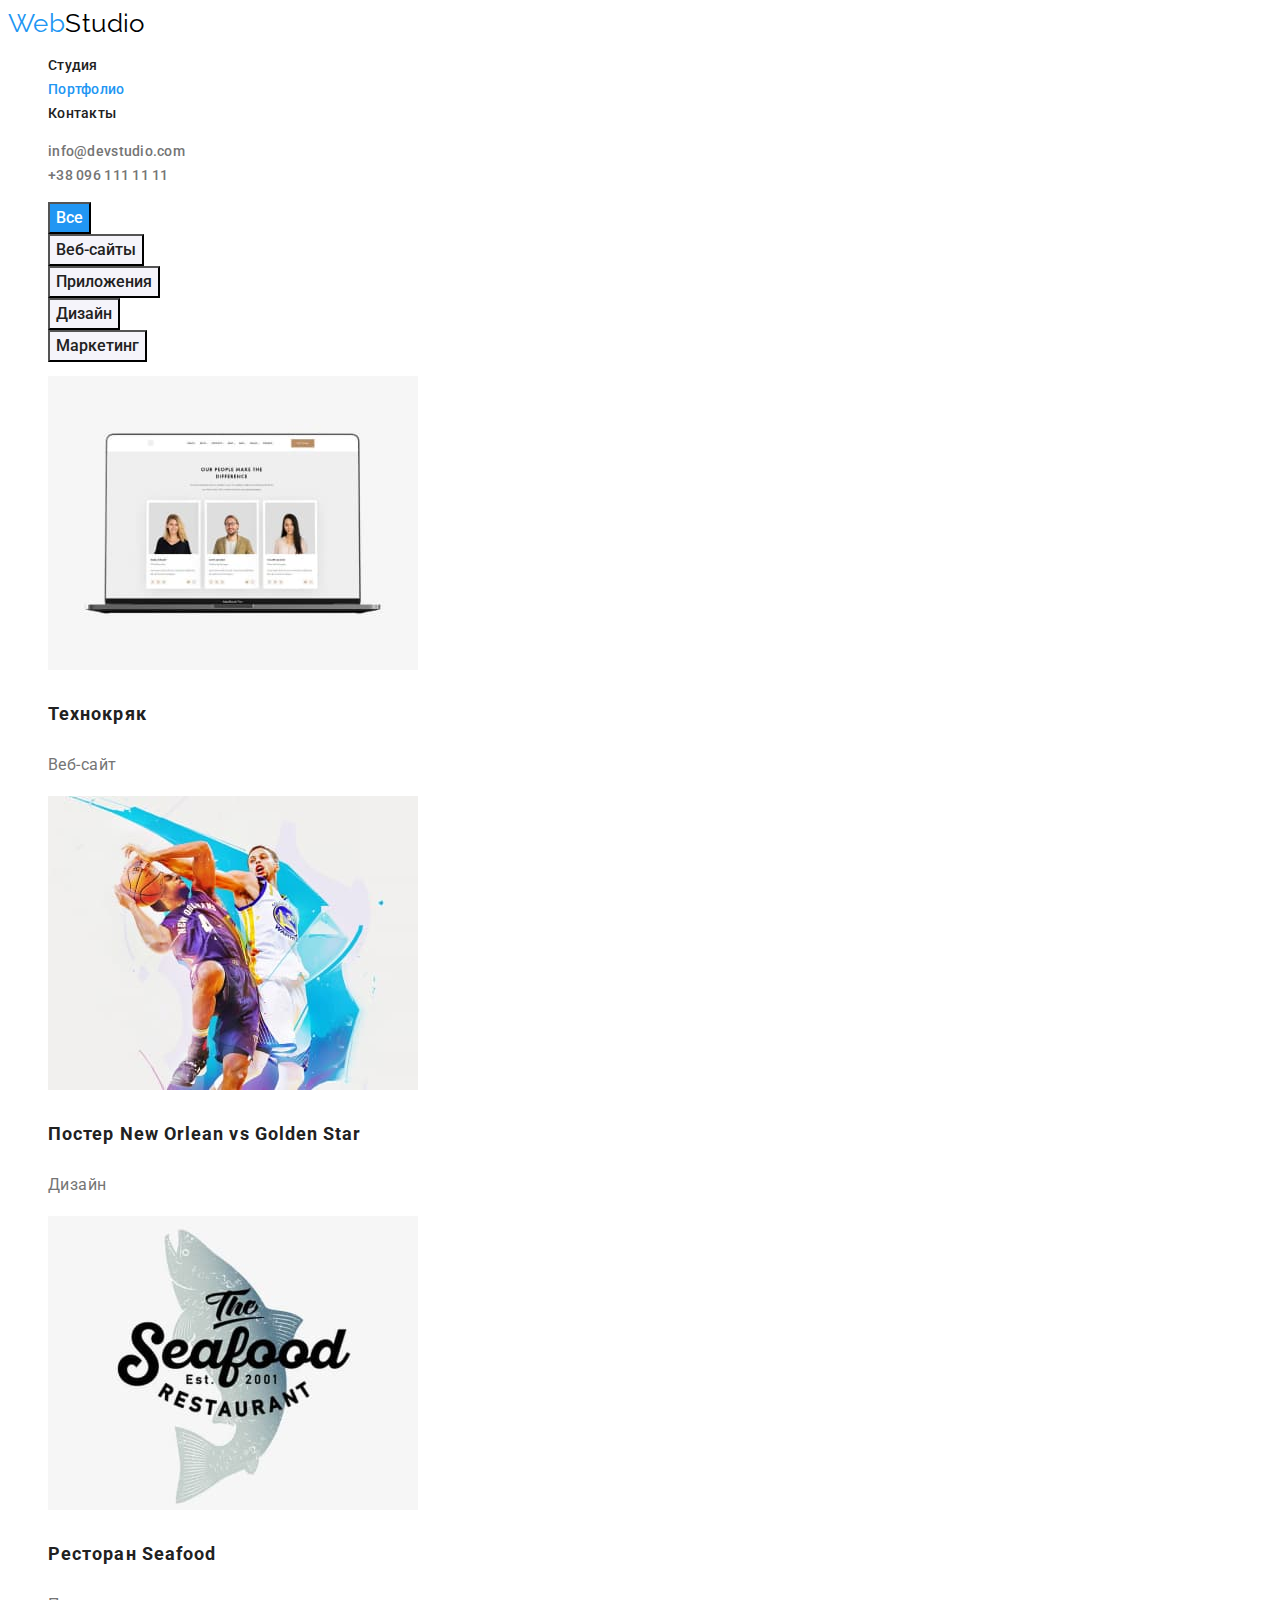
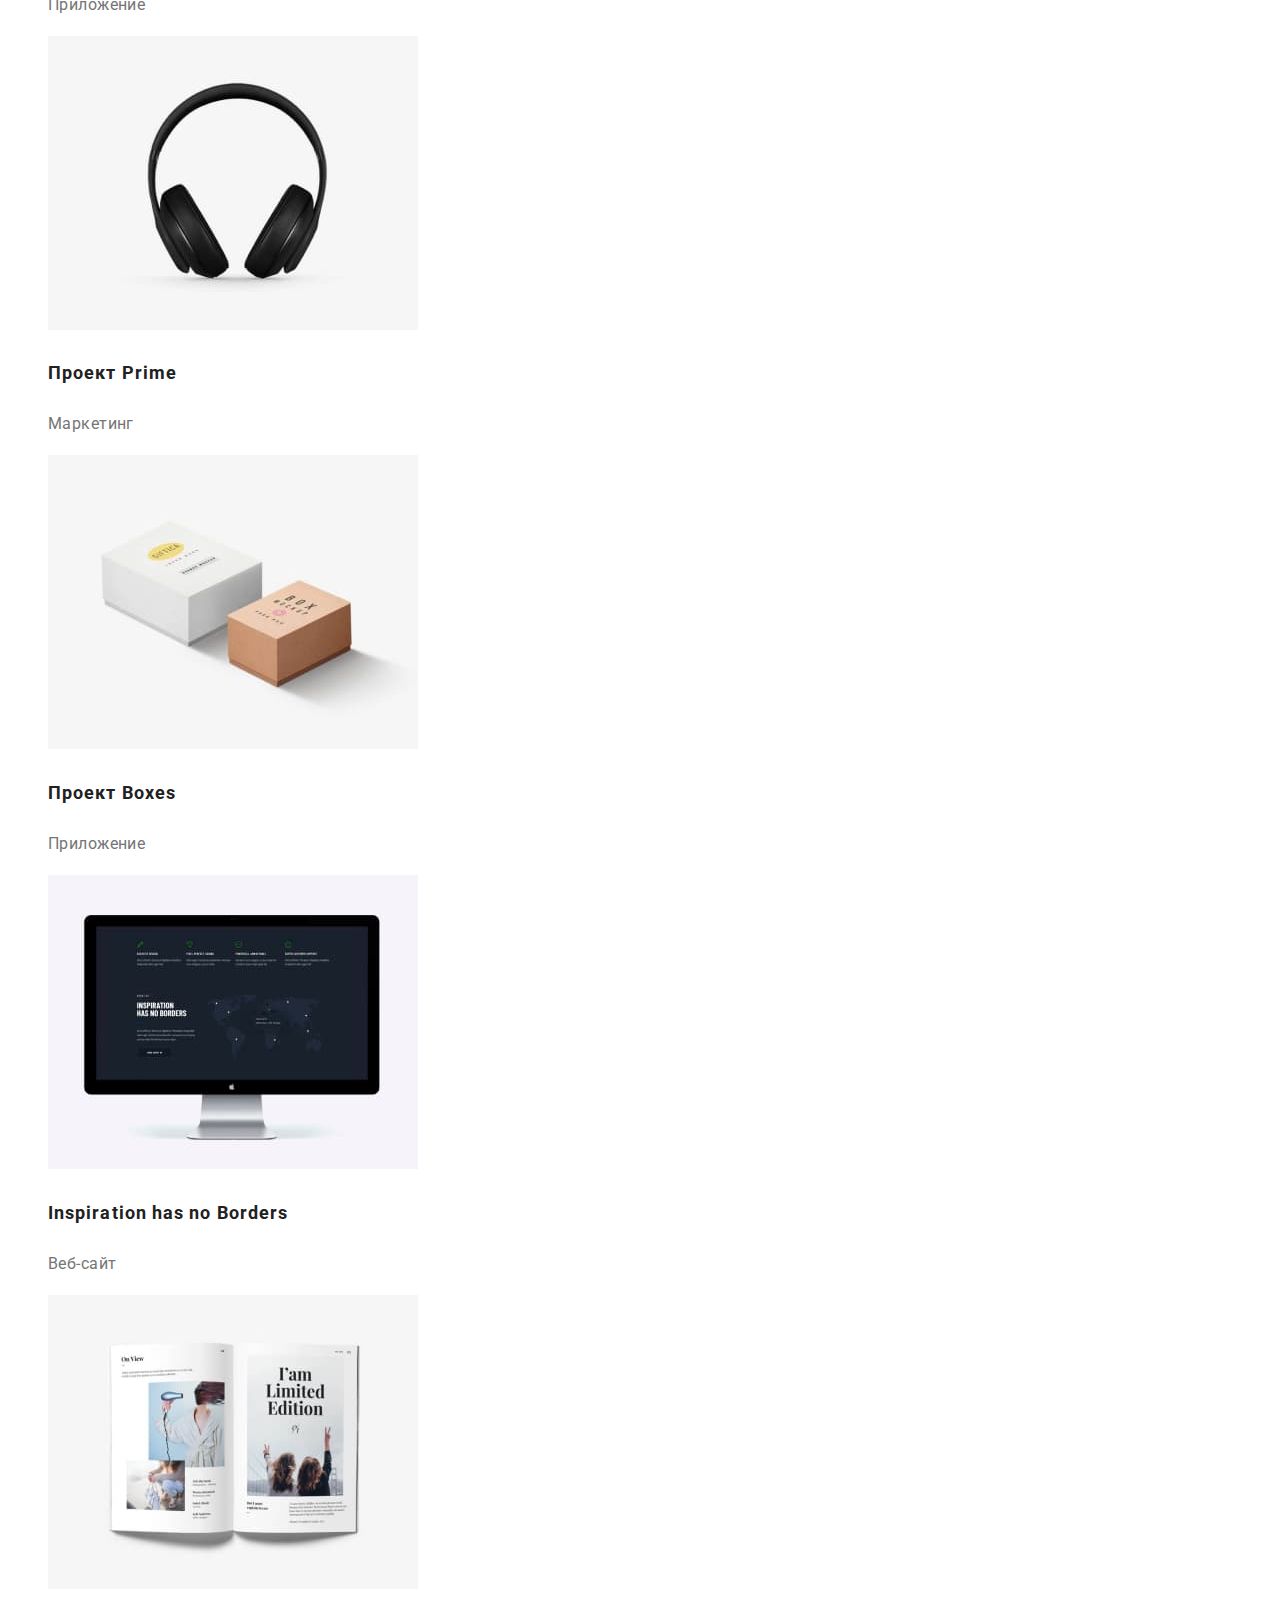
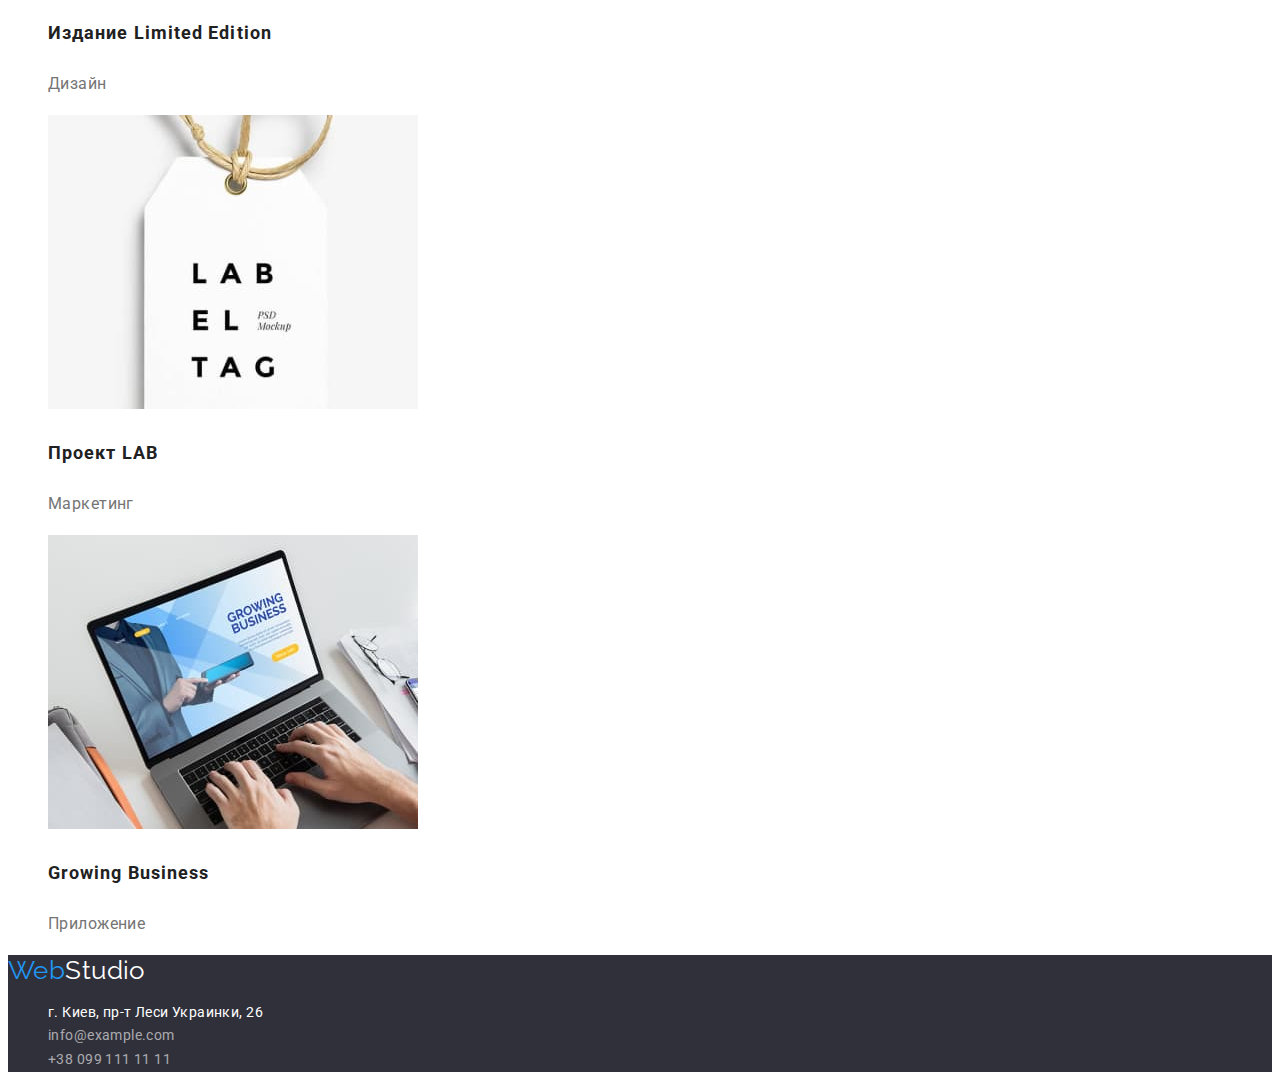
==== portfolio.html @ bf5cecc5 "Initial commit" ====
<!DOCTYPE html>
<html lang="ru">

<head>
    <meta charset="UTF-8">
    <meta http-equiv="X-UA-Compatible" content="IE=edge">
    <meta name="viewport" content="width=device-width, initial-scale=1.0">
    <title>Document</title>
    <link rel="preconnect" href="https://fonts.googleapis.com">
    <link rel="preconnect" href="https://fonts.gstatic.com" crossorigin>
    <link href="https://fonts.googleapis.com/css2?family=Raleway:wght@700&family=Roboto:wght@400;500;700;900&display=swap" rel="stylesheet">
    <link rel="stylesheet" href="./css/styles.css"/>
</head>
<body class="page">

    <!-- Header -->
    <header class="header">
        <nav class="site-nav">
            <a href="./index.html" class="logo">Web<span class="logo-studio">Studio</span></a>
            <ul class="list">
                <li><a href="./index.html" class="link">Студия</a></li>
                <li><a href="./portfolio.html" class="link current">Портфолио</a></li>
                <li><a href="#" class="link">Контакты</a></li>
            </ul>
        </nav>
        <ul class="list">
            <li><a href="mailto:info@devstudio.com" class="contacts">info@devstudio.com</a></li>
            <li><a href="tel:+380961111111" class="contacts">+38 096 111 11 11</a></li>
        </ul>
    </header>

    <!-- Main -->
    <main>
        <section class="portfolio-section">
            <h1 class="visually-hidden">Портфолио наших работ</h1>
            <ul class="list">
                <li><button type="button" class="portfolio-buttons active-button">Все</button></li>
                <li><button type="button" class="portfolio-buttons">Веб-сайты</button></li>
                <li><button type="button" class="portfolio-buttons">Приложения</button></li>
                <li><button type="button" class="portfolio-buttons">Дизайн</button></li>
                <li><button type="button" class="portfolio-buttons">Маркетинг</button></li>
            </ul>
            <ul class="list portfolio-list">
                <li>
                    <a href="#" class="portfolio-link">
                        <img src="./images/portfolio/technocrack-website.jpg" alt="Веб-сайт Технокряк на ноутбуке" width="370" height="294">
                        <h3 class="title">Технокряк</h3>
                        <p class="text">Веб-сайт</p>
                    </a>
                </li>
                <li>
                    <a href="#" class="portfolio-link">
                        <img src="./images/portfolio/poster-new-orleans-vs-golden-star-design.jpg" alt="Постер играют два баскетболиста" width="370" height="294">
                        <h3 class="title">Постер New Orlean vs Golden Star</h3>
                        <p class="text">Дизайн</p>
                    </a>
                </li>
                <li>
                    <a href="#" class="portfolio-link">
                        <img src="./images/portfolio/restaurant-seafood-app.jpg" alt="Логотип ресторана Seafood с большой рыбой" width="370" height="294">
                        <h3 class="title">Ресторан Seafood</h3>
                        <p class="text">Приложение</p>                    
                    </a>
                </li>
                <li>
                    <a href="#" class="portfolio-link">
                        <img src="./images/portfolio/project-prime-marketing.jpg" alt="Большие наушники" width="370" height="294">
                        <h3 class="title">Проект Prime</h3>
                        <p class="text">Маркетинг</p>
                   </a>
                </li>
                <li>
                    <a href="#" class="portfolio-link">
                        <img src="./images/portfolio/project-boxes-app.jpg" alt="Две коробки" width="370" height="294">
                        <h3 class="title">Проект Boxes</h3>
                        <p class="text">Приложение</p>
                    </a>
                </li>
                <li>
                    <a href="#" class="portfolio-link">
                        <img src="./images/portfolio/inspiration-has-no-borders-website.jpg" alt="Веб-сайт Inspiration has no Borders на мониторе" width="370" height="294">
                        <h3 class="title">Inspiration has no Borders</h3>
                        <p class="text">Веб-сайт</p>
                    </a>
                </li>
                <li>
                    <a href="#" class="portfolio-link">
                        <img src="./images/portfolio/limited-edition-design.jpg" alt="Открытая книга издания Limited Edition" width="370" height="294">
                         <h3 class="title">Издание Limited Edition</h3>
                        <p class="text">Дизайн</p>
                   </a>
                </li>
                <li>
                    <a href="#" class="portfolio-link">
                        <img src="./images/portfolio/project-lab-marketing.jpg" alt="Логотип проект LAB бирка" width="370" height="294">
                         <h3 class="title">Проект LAB</h3>
                        <p class="text">Маркетинг</p>
                   </a>
                </li>
                <li>
                    <a href="#" class="portfolio-link">
                        <img src="./images/portfolio/growing-business-app.jpg" alt="Приложение Growing Business на ноутбуке" width="370" height="294">
                        <h3 class="title">Growing Business</h3>
                        <p class="text">Приложение</p>
                    </a>
                </li>
            </ul>
        </section>
    </main>

    <!-- Footer -->
    <footer class="footer">
        <a href="./index.html" class="logo">Web<span class="logo-studio">Studio</span></a>
        <address class="address">
            <ul class="list">
                <li>
                    <a href="https://goo.gl/maps/piqngm7oDQpEDh6u6" target="_blank" rel="noopener nofollow noreferrer" class="office">г. Киев, пр-т Леси Украинки, 26</a>
                </li>
                <li><a href="mailto:info@example.com" class="contacts">info@example.com</a></li>
                <li><a href="tel:+380991111111" class="contacts">+38 099 111 11 11</a></li>
            </ul>
        </address>
    </footer>
    </body>
</html>
---- css/styles.css ----
/* Основной цвет бекграунда - #E5E5E5; */
/* Дополнительный цвет бекграунда - #F5F4FA; */
/* Цвет бекграунда героя, футера - #2F303A; */

/* Дополнительный цвет бг, текста - #FFFFFF; */
/* Цвет основного текста - #757575; */
/* Цвет текста тайтлов - #212121; */
/* Акцент цвет текста - #2196F3; */
/* Цвет текста в футере № тел., e-mail - rgba(255, 255, 255, 0.6); */
/* Лого студио текст цвет - #000000; */
/* Цвет ховера кнопки - #188CE8; */

:root {
    --primary-white-color: #FFFFFF;
    --section-bg-color: #E5E5E5;
    --secondary-bg-color: #F5F4FA;
    --hero-footer-bg-color: #2F303A;
    --primary-text-color: #757575;
    --title-text-color: #212121;
    --accent-color: #2196F3;
    --footer-text-color: rgba(255, 255, 255, 0.6);
    --logo-studio-text-color: #000000;
    --button-hover-color: #188CE8;
}

.page {
    background-color: var(--primary-white-color);
    color: var(--primary-text-color);
    font-family: 'Roboto', sans-serif;
    font-size: 14px;
    line-height: 1.71;
    letter-spacing: 0.03em;
}

.list {
    list-style: none;
}

.visually-hidden {
    position: absolute;
    width: 1px;
    height: 1px;
    margin: -1px;
    border: 0;
    padding: 0;
    
    white-space: nowrap;
    clip-path: inset(100%);
    clip: rect(0 0 0 0);
    overflow: hidden;
}

/* Header, footer */
.header {
    background-color: var(--primary-white-color);
}

.logo {
    color: var(--accent-color);
    font-family: 'Raleway', sans-serif;
    font-size: 26px;
    line-height: 1.19;
    text-decoration: none;
}

.header .logo-studio {
    color: var(--logo-studio-text-color);
}

.header .contacts {
    color: var(--primary-text-color);
    font-weight: 500;
    line-height: 1.14;
    text-decoration: none;
    letter-spacing: 0.02em;
}

/* Footer (color при ховере перезапись) */
.footer .contacts {
    color: var(--footer-text-color);
    text-decoration: none;
}

.footer .logo-studio,
.footer .office {
    color: var(--primary-white-color);
}

.portfolio-link,
.office {
    text-decoration: none;
}

.address {
    font-style: normal;
}

/* Site-nav */
.site-nav .link:hover,
.site-nav .link:focus,
.contacts:hover,
.contacts:focus,
.site-nav .link.current {
    color: var(--accent-color);
}

.link {
    color: var(--title-text-color);
    font-weight: 500;
    line-height: 1.14;
    text-decoration: none;
    letter-spacing: 0.02em;
}

/* section */

/* 

.benefits-section,
.working-section,
.portfolio-section {
    background-color: var(--section-bg-color);
}

*/

.section-title {
    color: var(--title-text-color);
    font-size: 36px;
    line-height: 1.17;
    text-align: center;
}

/* Hero section */
.hero-title {
    color: var(--primary-white-color);
    font-weight: 900;
    font-size: 44px;
    line-height: 1.36;
    text-align: center;
    text-transform: uppercase;
}

.hero,
.footer {
    background-color: var(--hero-footer-bg-color);
}

/* Button */
.button {
    background-color: var(--accent-color);
    color: var(--primary-white-color);
    font-family: inherit;
    font-weight: 700;
    font-size: 30px;
    line-height: 1.88;
    text-align: center;
    cursor: pointer;
}

.button:hover,
.button:focus {
    background-color: var(--button-hover-color)
}

/* Benefits */
.title {
    color: var(--title-text-color);
}

.benefits .title {
    font-size: 14px;
    line-height: 1.14;
    text-transform: uppercase;
}

/* Team */
.team-section {
    background-color: var(--secondary-bg-color);
}

.team-list .title {
    font-weight: 500;
}

.team-list .title,
.team-list .profession {
    font-size: 16px;
    line-height: 1.19;
    text-align: center;
}

                                    /* Portfolio */

.portfolio-list .title {
    font-size: 18px;
    line-height: 2;
    letter-spacing: 0.06em;
}

.portfolio-list .text {
    color: var(--primary-text-color);
    font-size: 16px;
    line-height: 1.87;
}

.portfolio-buttons {
    background-color: var(--secondary-bg-color);
    color: var(--title-text-color);
    font-family: inherit;
    font-weight: 500;
    font-size: 16px;
    line-height: 1.63;
    text-align: center;
    cursor: pointer;
}

.portfolio-buttons:hover,
.portfolio-buttons:focus,
.active-button {
    background-color: var(--accent-color);
    color: var(--primary-white-color);
}

.employee {
    background-color: var(--primary-white-color);
}
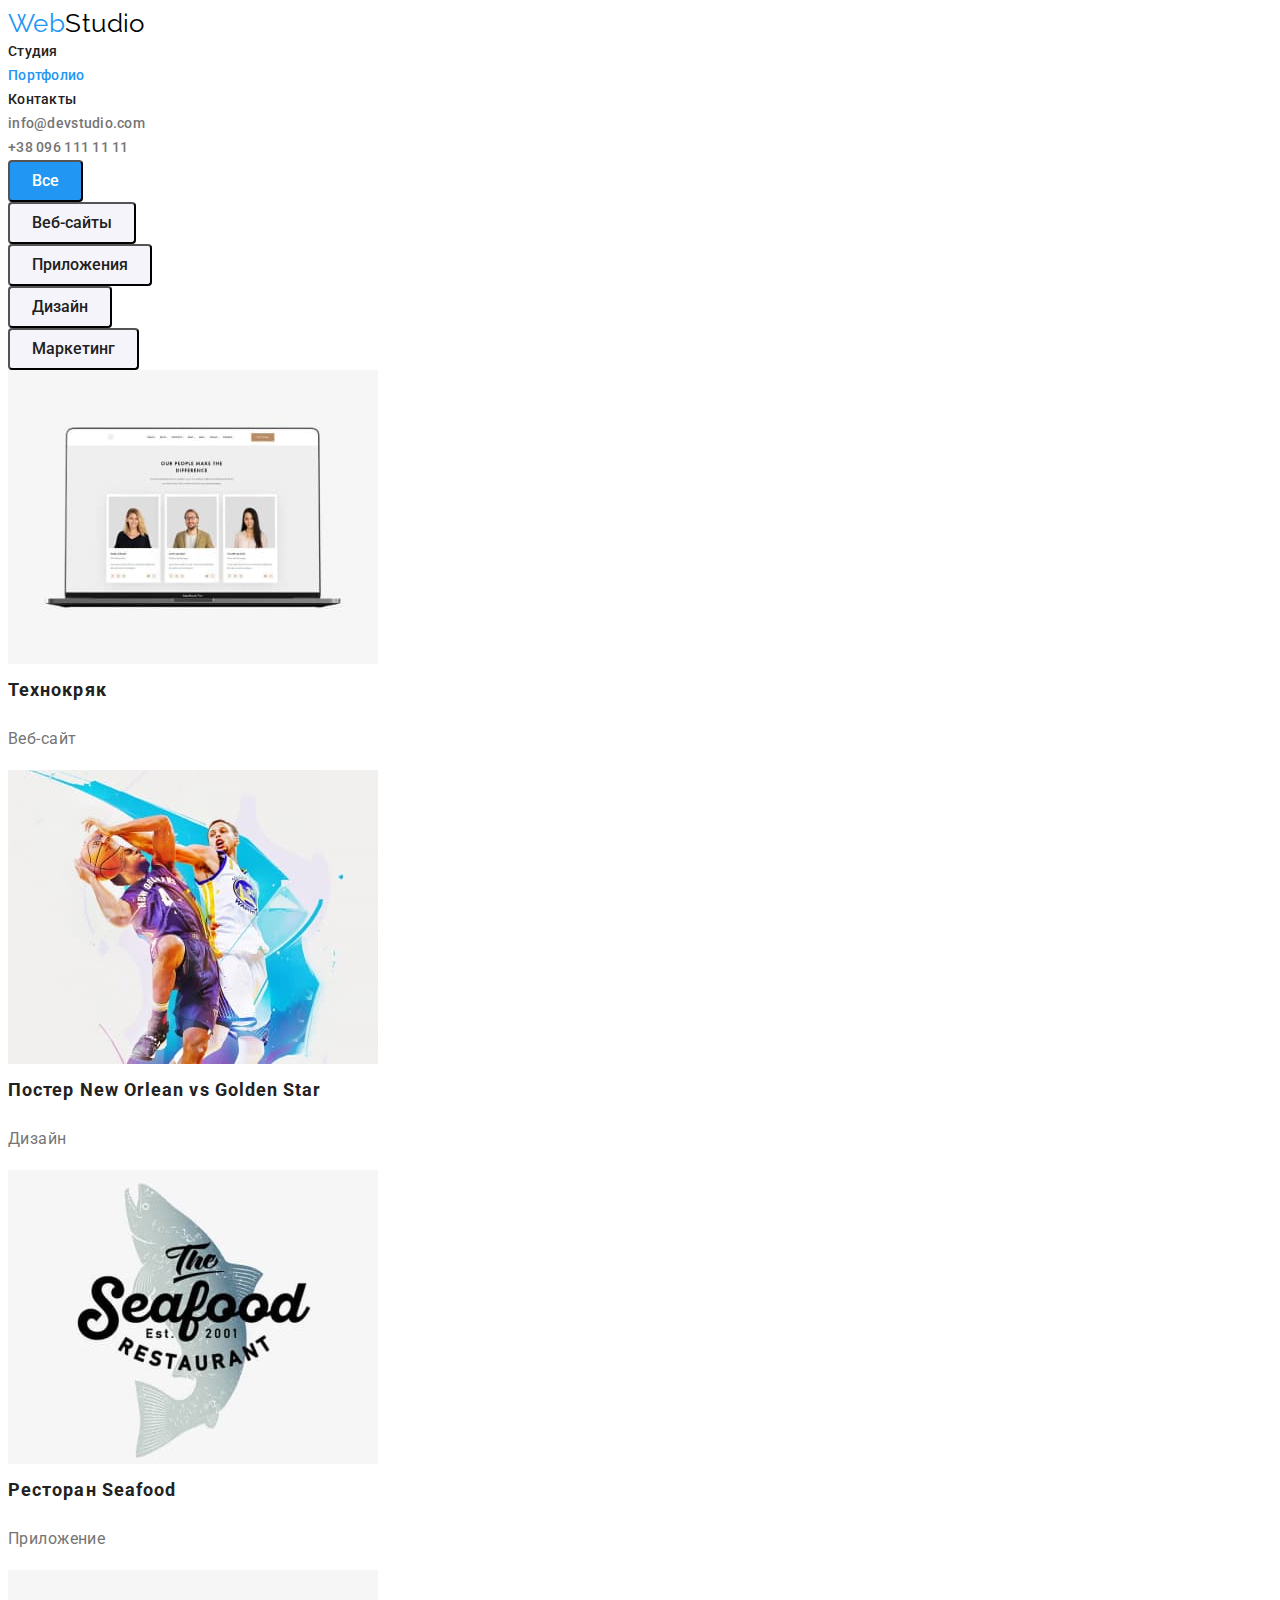
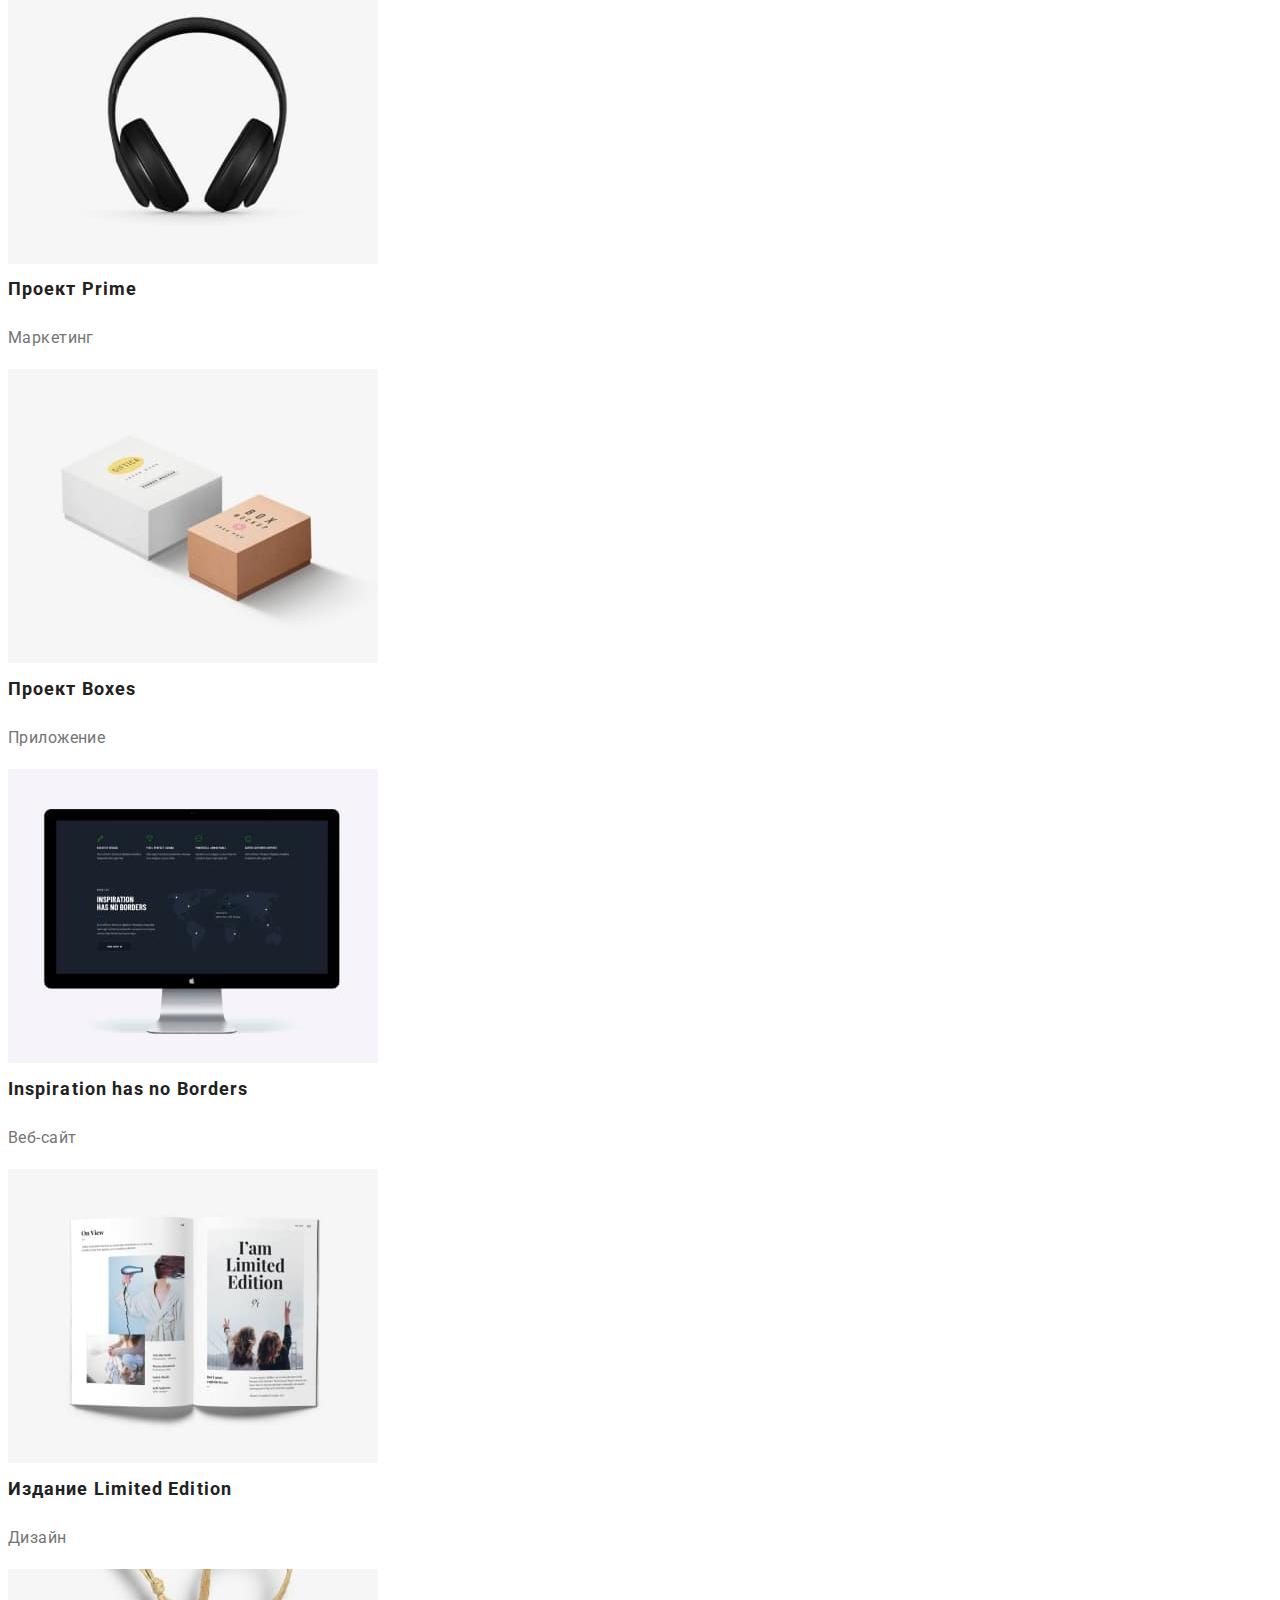
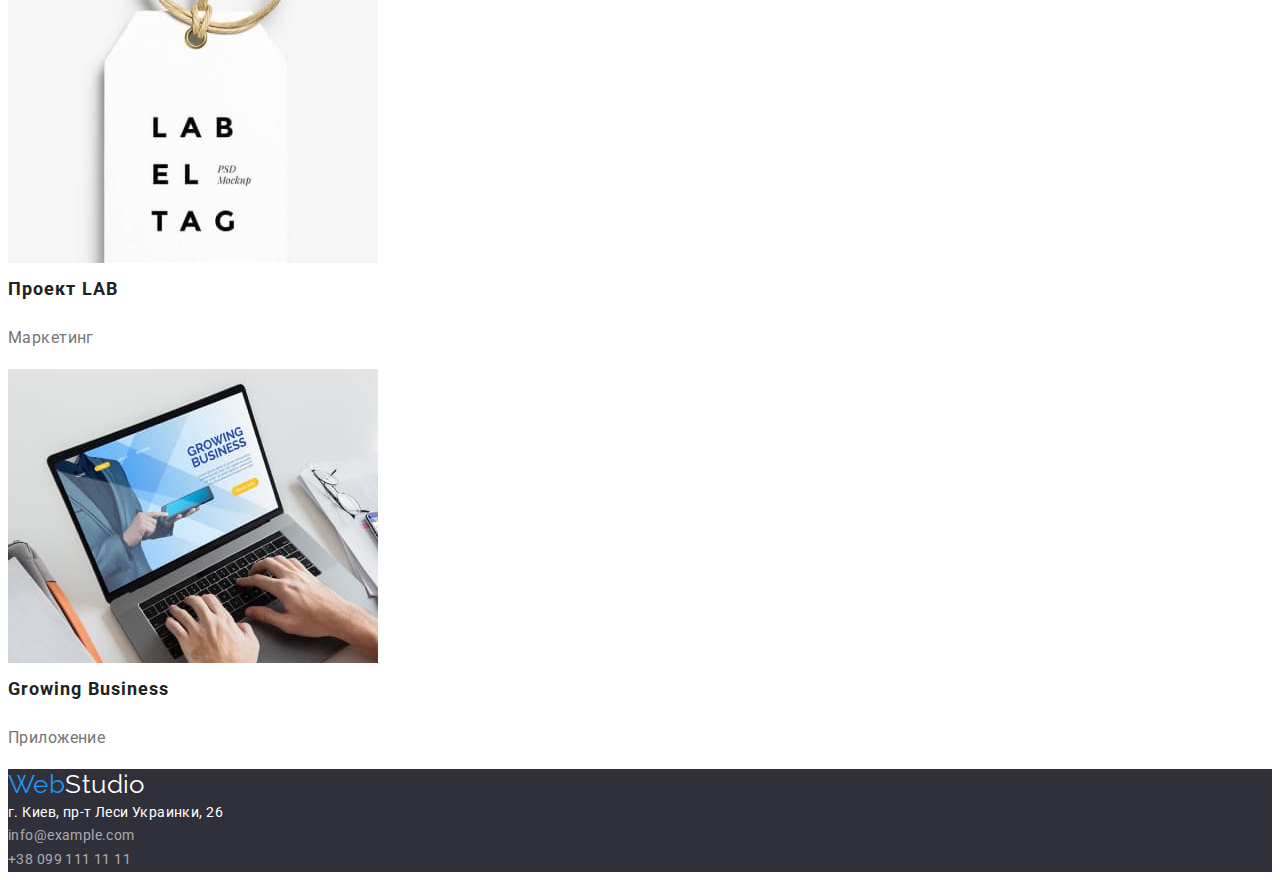
==== commit 988bd3d2: "add block model to index, add flexbox to header" ====
--- a/portfolio.html
+++ b/portfolio.html
@@ -1,125 +1,177 @@
 <!DOCTYPE html>
 <html lang="ru">
-
-<head>
-    <meta charset="UTF-8">
-    <meta http-equiv="X-UA-Compatible" content="IE=edge">
-    <meta name="viewport" content="width=device-width, initial-scale=1.0">
+  <head>
+    <meta charset="UTF-8" />
+    <meta http-equiv="X-UA-Compatible" content="IE=edge" />
+    <meta name="viewport" content="width=device-width, initial-scale=1.0" />
     <title>Document</title>
-    <link rel="preconnect" href="https://fonts.googleapis.com">
-    <link rel="preconnect" href="https://fonts.gstatic.com" crossorigin>
-    <link href="https://fonts.googleapis.com/css2?family=Raleway:wght@700&family=Roboto:wght@400;500;700;900&display=swap" rel="stylesheet">
-    <link rel="stylesheet" href="./css/styles.css"/>
-</head>
-<body class="page">
-
+    <link rel="preconnect" href="https://fonts.googleapis.com" />
+    <link rel="preconnect" href="https://fonts.gstatic.com" crossorigin />
+    <link
+      href="https://fonts.googleapis.com/css2?family=Raleway:wght@700&family=Roboto:wght@400;500;700;900&display=swap"
+      rel="stylesheet"
+    />
+    <link rel="stylesheet" href="./css/styles.css" />
+  </head>
+  <body class="page">
     <!-- Header -->
     <header class="header">
-        <nav class="site-nav">
-            <a href="./index.html" class="logo">Web<span class="logo-studio">Studio</span></a>
-            <ul class="list">
-                <li><a href="./index.html" class="link">Студия</a></li>
-                <li><a href="./portfolio.html" class="link current">Портфолио</a></li>
-                <li><a href="#" class="link">Контакты</a></li>
-            </ul>
-        </nav>
+      <nav class="site-nav">
+        <a href="./index.html" class="logo">Web<span class="logo-studio">Studio</span></a>
         <ul class="list">
-            <li><a href="mailto:info@devstudio.com" class="contacts">info@devstudio.com</a></li>
-            <li><a href="tel:+380961111111" class="contacts">+38 096 111 11 11</a></li>
+          <li><a href="./index.html" class="link">Студия</a></li>
+          <li><a href="./portfolio.html" class="link current">Портфолио</a></li>
+          <li><a href="#" class="link">Контакты</a></li>
         </ul>
+      </nav>
+      <ul class="list">
+        <li><a href="mailto:info@devstudio.com" class="contacts">info@devstudio.com</a></li>
+        <li><a href="tel:+380961111111" class="contacts">+38 096 111 11 11</a></li>
+      </ul>
     </header>
 
     <!-- Main -->
     <main>
-        <section class="portfolio-section">
-            <h1 class="visually-hidden">Портфолио наших работ</h1>
-            <ul class="list">
-                <li><button type="button" class="portfolio-buttons active-button">Все</button></li>
-                <li><button type="button" class="portfolio-buttons">Веб-сайты</button></li>
-                <li><button type="button" class="portfolio-buttons">Приложения</button></li>
-                <li><button type="button" class="portfolio-buttons">Дизайн</button></li>
-                <li><button type="button" class="portfolio-buttons">Маркетинг</button></li>
-            </ul>
-            <ul class="list portfolio-list">
-                <li>
-                    <a href="#" class="portfolio-link">
-                        <img src="./images/portfolio/technocrack-website.jpg" alt="Веб-сайт Технокряк на ноутбуке" width="370" height="294">
-                        <h3 class="title">Технокряк</h3>
-                        <p class="text">Веб-сайт</p>
-                    </a>
-                </li>
-                <li>
-                    <a href="#" class="portfolio-link">
-                        <img src="./images/portfolio/poster-new-orleans-vs-golden-star-design.jpg" alt="Постер играют два баскетболиста" width="370" height="294">
-                        <h3 class="title">Постер New Orlean vs Golden Star</h3>
-                        <p class="text">Дизайн</p>
-                    </a>
-                </li>
-                <li>
-                    <a href="#" class="portfolio-link">
-                        <img src="./images/portfolio/restaurant-seafood-app.jpg" alt="Логотип ресторана Seafood с большой рыбой" width="370" height="294">
-                        <h3 class="title">Ресторан Seafood</h3>
-                        <p class="text">Приложение</p>                    
-                    </a>
-                </li>
-                <li>
-                    <a href="#" class="portfolio-link">
-                        <img src="./images/portfolio/project-prime-marketing.jpg" alt="Большие наушники" width="370" height="294">
-                        <h3 class="title">Проект Prime</h3>
-                        <p class="text">Маркетинг</p>
-                   </a>
-                </li>
-                <li>
-                    <a href="#" class="portfolio-link">
-                        <img src="./images/portfolio/project-boxes-app.jpg" alt="Две коробки" width="370" height="294">
-                        <h3 class="title">Проект Boxes</h3>
-                        <p class="text">Приложение</p>
-                    </a>
-                </li>
-                <li>
-                    <a href="#" class="portfolio-link">
-                        <img src="./images/portfolio/inspiration-has-no-borders-website.jpg" alt="Веб-сайт Inspiration has no Borders на мониторе" width="370" height="294">
-                        <h3 class="title">Inspiration has no Borders</h3>
-                        <p class="text">Веб-сайт</p>
-                    </a>
-                </li>
-                <li>
-                    <a href="#" class="portfolio-link">
-                        <img src="./images/portfolio/limited-edition-design.jpg" alt="Открытая книга издания Limited Edition" width="370" height="294">
-                         <h3 class="title">Издание Limited Edition</h3>
-                        <p class="text">Дизайн</p>
-                   </a>
-                </li>
-                <li>
-                    <a href="#" class="portfolio-link">
-                        <img src="./images/portfolio/project-lab-marketing.jpg" alt="Логотип проект LAB бирка" width="370" height="294">
-                         <h3 class="title">Проект LAB</h3>
-                        <p class="text">Маркетинг</p>
-                   </a>
-                </li>
-                <li>
-                    <a href="#" class="portfolio-link">
-                        <img src="./images/portfolio/growing-business-app.jpg" alt="Приложение Growing Business на ноутбуке" width="370" height="294">
-                        <h3 class="title">Growing Business</h3>
-                        <p class="text">Приложение</p>
-                    </a>
-                </li>
-            </ul>
-        </section>
+      <section class="portfolio-section">
+        <h1 class="visually-hidden">Портфолио наших работ</h1>
+        <ul class="list">
+          <li><button type="button" class="portfolio-buttons active-button">Все</button></li>
+          <li><button type="button" class="portfolio-buttons">Веб-сайты</button></li>
+          <li><button type="button" class="portfolio-buttons">Приложения</button></li>
+          <li><button type="button" class="portfolio-buttons">Дизайн</button></li>
+          <li><button type="button" class="portfolio-buttons">Маркетинг</button></li>
+        </ul>
+        <ul class="list portfolio-list">
+          <li>
+            <a href="#" class="portfolio-link">
+              <img
+                src="./images/portfolio/technocrack-website.jpg"
+                alt="Веб-сайт Технокряк на ноутбуке"
+                width="370"
+                height="294"
+              />
+              <h3 class="title">Технокряк</h3>
+              <p class="text">Веб-сайт</p>
+            </a>
+          </li>
+          <li>
+            <a href="#" class="portfolio-link">
+              <img
+                src="./images/portfolio/poster-new-orleans-vs-golden-star-design.jpg"
+                alt="Постер играют два баскетболиста"
+                width="370"
+                height="294"
+              />
+              <h3 class="title">Постер New Orlean vs Golden Star</h3>
+              <p class="text">Дизайн</p>
+            </a>
+          </li>
+          <li>
+            <a href="#" class="portfolio-link">
+              <img
+                src="./images/portfolio/restaurant-seafood-app.jpg"
+                alt="Логотип ресторана Seafood с большой рыбой"
+                width="370"
+                height="294"
+              />
+              <h3 class="title">Ресторан Seafood</h3>
+              <p class="text">Приложение</p>
+            </a>
+          </li>
+          <li>
+            <a href="#" class="portfolio-link">
+              <img
+                src="./images/portfolio/project-prime-marketing.jpg"
+                alt="Большие наушники"
+                width="370"
+                height="294"
+              />
+              <h3 class="title">Проект Prime</h3>
+              <p class="text">Маркетинг</p>
+            </a>
+          </li>
+          <li>
+            <a href="#" class="portfolio-link">
+              <img
+                src="./images/portfolio/project-boxes-app.jpg"
+                alt="Две коробки"
+                width="370"
+                height="294"
+              />
+              <h3 class="title">Проект Boxes</h3>
+              <p class="text">Приложение</p>
+            </a>
+          </li>
+          <li>
+            <a href="#" class="portfolio-link">
+              <img
+                src="./images/portfolio/inspiration-has-no-borders-website.jpg"
+                alt="Веб-сайт Inspiration has no Borders на мониторе"
+                width="370"
+                height="294"
+              />
+              <h3 class="title">Inspiration has no Borders</h3>
+              <p class="text">Веб-сайт</p>
+            </a>
+          </li>
+          <li>
+            <a href="#" class="portfolio-link">
+              <img
+                src="./images/portfolio/limited-edition-design.jpg"
+                alt="Открытая книга издания Limited Edition"
+                width="370"
+                height="294"
+              />
+              <h3 class="title">Издание Limited Edition</h3>
+              <p class="text">Дизайн</p>
+            </a>
+          </li>
+          <li>
+            <a href="#" class="portfolio-link">
+              <img
+                src="./images/portfolio/project-lab-marketing.jpg"
+                alt="Логотип проект LAB бирка"
+                width="370"
+                height="294"
+              />
+              <h3 class="title">Проект LAB</h3>
+              <p class="text">Маркетинг</p>
+            </a>
+          </li>
+          <li>
+            <a href="#" class="portfolio-link">
+              <img
+                src="./images/portfolio/growing-business-app.jpg"
+                alt="Приложение Growing Business на ноутбуке"
+                width="370"
+                height="294"
+              />
+              <h3 class="title">Growing Business</h3>
+              <p class="text">Приложение</p>
+            </a>
+          </li>
+        </ul>
+      </section>
     </main>
 
     <!-- Footer -->
     <footer class="footer">
-        <a href="./index.html" class="logo">Web<span class="logo-studio">Studio</span></a>
-        <address class="address">
-            <ul class="list">
-                <li>
-                    <a href="https://goo.gl/maps/piqngm7oDQpEDh6u6" target="_blank" rel="noopener nofollow noreferrer" class="office">г. Киев, пр-т Леси Украинки, 26</a>
-                </li>
-                <li><a href="mailto:info@example.com" class="contacts">info@example.com</a></li>
-                <li><a href="tel:+380991111111" class="contacts">+38 099 111 11 11</a></li>
-            </ul>
-        </address>
+      <a href="./index.html" class="logo">Web<span class="logo-studio">Studio</span></a>
+      <address class="address">
+        <ul class="list">
+          <li>
+            <a
+              href="https://goo.gl/maps/piqngm7oDQpEDh6u6"
+              target="_blank"
+              rel="noopener nofollow noreferrer"
+              class="office"
+              >г. Киев, пр-т Леси Украинки, 26</a
+            >
+          </li>
+          <li><a href="mailto:info@example.com" class="contacts">info@example.com</a></li>
+          <li><a href="tel:+380991111111" class="contacts">+38 099 111 11 11</a></li>
+        </ul>
+      </address>
     </footer>
-    </body>
-</html>+  </body>
+</html>
--- a/css/styles.css
+++ b/css/styles.css
@@ -11,105 +11,147 @@
 /* Цвет ховера кнопки - #188CE8; */
 
 :root {
-    --primary-white-color: #FFFFFF;
-    --section-bg-color: #E5E5E5;
-    --secondary-bg-color: #F5F4FA;
-    --hero-footer-bg-color: #2F303A;
-    --primary-text-color: #757575;
-    --title-text-color: #212121;
-    --accent-color: #2196F3;
-    --footer-text-color: rgba(255, 255, 255, 0.6);
-    --logo-studio-text-color: #000000;
-    --button-hover-color: #188CE8;
+  --primary-white-color: #ffffff;
+  --section-bg-color: #e5e5e5;
+  --secondary-bg-color: #f5f4fa;
+  --hero-footer-bg-color: #2f303a;
+  --primary-text-color: #757575;
+  --title-text-color: #212121;
+  --accent-color: #2196f3;
+  --footer-text-color: rgba(255, 255, 255, 0.6);
+  --logo-studio-text-color: #000000;
+  --button-hover-color: #188ce8;
 }
 
 .page {
-    background-color: var(--primary-white-color);
-    color: var(--primary-text-color);
-    font-family: 'Roboto', sans-serif;
-    font-size: 14px;
-    line-height: 1.71;
-    letter-spacing: 0.03em;
+  background-color: var(--primary-white-color);
+  color: var(--primary-text-color);
+  font-family: 'Roboto', sans-serif;
+  font-size: 14px;
+  line-height: 1.71;
+  letter-spacing: 0.03em;
+}
+
+.container {
+  margin-left: auto;
+  margin-right: auto;
+  padding-left: 15px;
+  padding-right: 15px;
+  width: 1200px;
+  outline: 2px solid tomato;
 }
 
 .list {
-    list-style: none;
+  list-style: none;
+  padding: 0;
+  margin: 0;
 }
 
 .visually-hidden {
-    position: absolute;
-    width: 1px;
-    height: 1px;
-    margin: -1px;
-    border: 0;
-    padding: 0;
-    
-    white-space: nowrap;
-    clip-path: inset(100%);
-    clip: rect(0 0 0 0);
-    overflow: hidden;
+  position: absolute;
+  width: 1px;
+  height: 1px;
+  margin: -1px;
+  border: 0;
+  padding: 0;
+
+  white-space: nowrap;
+  clip-path: inset(100%);
+  clip: rect(0 0 0 0);
+  overflow: hidden;
 }
 
 /* Header, footer */
 .header {
-    background-color: var(--primary-white-color);
+  background-color: var(--primary-white-color);
 }
 
 .logo {
-    color: var(--accent-color);
-    font-family: 'Raleway', sans-serif;
-    font-size: 26px;
-    line-height: 1.19;
-    text-decoration: none;
+  color: var(--accent-color);
+  font-family: 'Raleway', sans-serif;
+  font-size: 26px;
+  line-height: 1.19;
+  text-decoration: none;
 }
 
 .header .logo-studio {
-    color: var(--logo-studio-text-color);
+  color: var(--logo-studio-text-color);
 }
 
 .header .contacts {
-    color: var(--primary-text-color);
-    font-weight: 500;
-    line-height: 1.14;
-    text-decoration: none;
-    letter-spacing: 0.02em;
+  color: var(--primary-text-color);
+  font-weight: 500;
+  line-height: 1.14;
+  text-decoration: none;
+  letter-spacing: 0.02em;
 }
 
 /* Footer (color при ховере перезапись) */
 .footer .contacts {
-    color: var(--footer-text-color);
-    text-decoration: none;
+  color: var(--footer-text-color);
+  text-decoration: none;
 }
 
 .footer .logo-studio,
 .footer .office {
-    color: var(--primary-white-color);
+  color: var(--primary-white-color);
 }
 
 .portfolio-link,
 .office {
-    text-decoration: none;
+  text-decoration: none;
 }
 
 .address {
-    font-style: normal;
+  font-style: normal;
+}
+
+.footer .container {
+  padding-top: 60px;
+  padding-bottom: 60px;
+}
+
+.footer {
+  background-color: var(--hero-footer-bg-color);
 }
 
 /* Site-nav */
+.main-nav,
+.main-nav-contacts {
+  display: flex;
+  align-items: center;
+}
+
+.site-nav .main-nav {
+  margin-left: 93px;
+}
+
+.main-nav .item:not(:last-child) {
+  margin-right: 40px;
+}
+
+.main-nav-contacts {
+  margin-left: auto;
+}
+
 .site-nav .link:hover,
 .site-nav .link:focus,
 .contacts:hover,
 .contacts:focus,
 .site-nav .link.current {
-    color: var(--accent-color);
+  color: var(--accent-color);
 }
 
 .link {
-    color: var(--title-text-color);
-    font-weight: 500;
-    line-height: 1.14;
-    text-decoration: none;
-    letter-spacing: 0.02em;
+  /* display: block;
+  padding-top: 32px;
+  padding-bottom: 32px;*/
+
+  color: var(--title-text-color);
+  font-weight: 500;
+  line-height: 1.14;
+  text-decoration: none;
+  letter-spacing: 0.02em;
 }
 
 /* section */
@@ -125,103 +167,126 @@
 */
 
 .section-title {
-    color: var(--title-text-color);
-    font-size: 36px;
-    line-height: 1.17;
-    text-align: center;
+  margin-top: 0;
+  margin-bottom: 50px;
+  color: var(--title-text-color);
+  font-size: 36px;
+  line-height: 1.17;
+  text-align: center;
 }
 
 /* Hero section */
 .hero-title {
-    color: var(--primary-white-color);
-    font-weight: 900;
-    font-size: 44px;
-    line-height: 1.36;
-    text-align: center;
-    text-transform: uppercase;
-}
-
-.hero,
-.footer {
-    background-color: var(--hero-footer-bg-color);
+  margin-top: 0;
+  margin-bottom: 30px;
+  color: var(--primary-white-color);
+  font-weight: 900;
+  font-size: 44px;
+  line-height: 1.36;
+  text-transform: uppercase;
+}
+
+.hero {
+  background-color: var(--hero-footer-bg-color);
+  text-align: center;
+  outline: 2px solid tomato;
 }
 
 /* Button */
 .button {
-    background-color: var(--accent-color);
-    color: var(--primary-white-color);
-    font-family: inherit;
-    font-weight: 700;
-    font-size: 30px;
-    line-height: 1.88;
-    text-align: center;
-    cursor: pointer;
+  border-radius: 4px;
+  padding: 10px 32px;
+  min-width: 200px;
+  background-color: var(--accent-color);
+  color: var(--primary-white-color);
+  font-family: inherit;
+  font-weight: 700;
+  font-size: 30px;
+  line-height: 1.88;
+  text-align: center;
+  cursor: pointer;
 }
 
 .button:hover,
 .button:focus {
-    background-color: var(--button-hover-color)
+  background-color: var(--button-hover-color);
 }
 
 /* Benefits */
+.benefits-section {
+  padding-top: 94px;
+  padding-bottom: 94px;
+}
+
 .title {
-    color: var(--title-text-color);
+  margin-top: 0;
+  margin-bottom: 10px;
+  color: var(--title-text-color);
 }
 
 .benefits .title {
-    font-size: 14px;
-    line-height: 1.14;
-    text-transform: uppercase;
+  font-size: 14px;
+  line-height: 1.14;
+  text-transform: uppercase;
+}
+
+/* Working process */
+.working-section {
+  padding-bottom: 94px;
 }
 
 /* Team */
 .team-section {
-    background-color: var(--secondary-bg-color);
+  background-color: var(--secondary-bg-color);
+  padding-top: 94px;
+  padding-bottom: 94px;
 }
 
 .team-list .title {
-    font-weight: 500;
+  font-weight: 500;
 }
 
 .team-list .title,
 .team-list .profession {
-    font-size: 16px;
-    line-height: 1.19;
-    text-align: center;
-}
-
-                                    /* Portfolio */
+  font-size: 16px;
+  line-height: 1.19;
+  text-align: center;
+}
+
+/* Portfolio */
 
 .portfolio-list .title {
-    font-size: 18px;
-    line-height: 2;
-    letter-spacing: 0.06em;
+  font-size: 18px;
+  line-height: 2;
+  letter-spacing: 0.06em;
 }
 
 .portfolio-list .text {
-    color: var(--primary-text-color);
-    font-size: 16px;
-    line-height: 1.87;
+  color: var(--primary-text-color);
+  font-size: 16px;
+  line-height: 1.87;
 }
 
 .portfolio-buttons {
-    background-color: var(--secondary-bg-color);
-    color: var(--title-text-color);
-    font-family: inherit;
-    font-weight: 500;
-    font-size: 16px;
-    line-height: 1.63;
-    text-align: center;
-    cursor: pointer;
+  padding: 6px 22px;
+  border-radius: 4px;
+  background-color: var(--secondary-bg-color);
+  color: var(--title-text-color);
+  font-family: inherit;
+  font-weight: 500;
+  font-size: 16px;
+  line-height: 1.63;
+  text-align: center;
+  cursor: pointer;
 }
 
 .portfolio-buttons:hover,
 .portfolio-buttons:focus,
 .active-button {
-    background-color: var(--accent-color);
-    color: var(--primary-white-color);
+  background-color: var(--accent-color);
+  color: var(--primary-white-color);
 }
 
 .employee {
-    background-color: var(--primary-white-color);
-}+  background-color: var(--primary-white-color);
+}
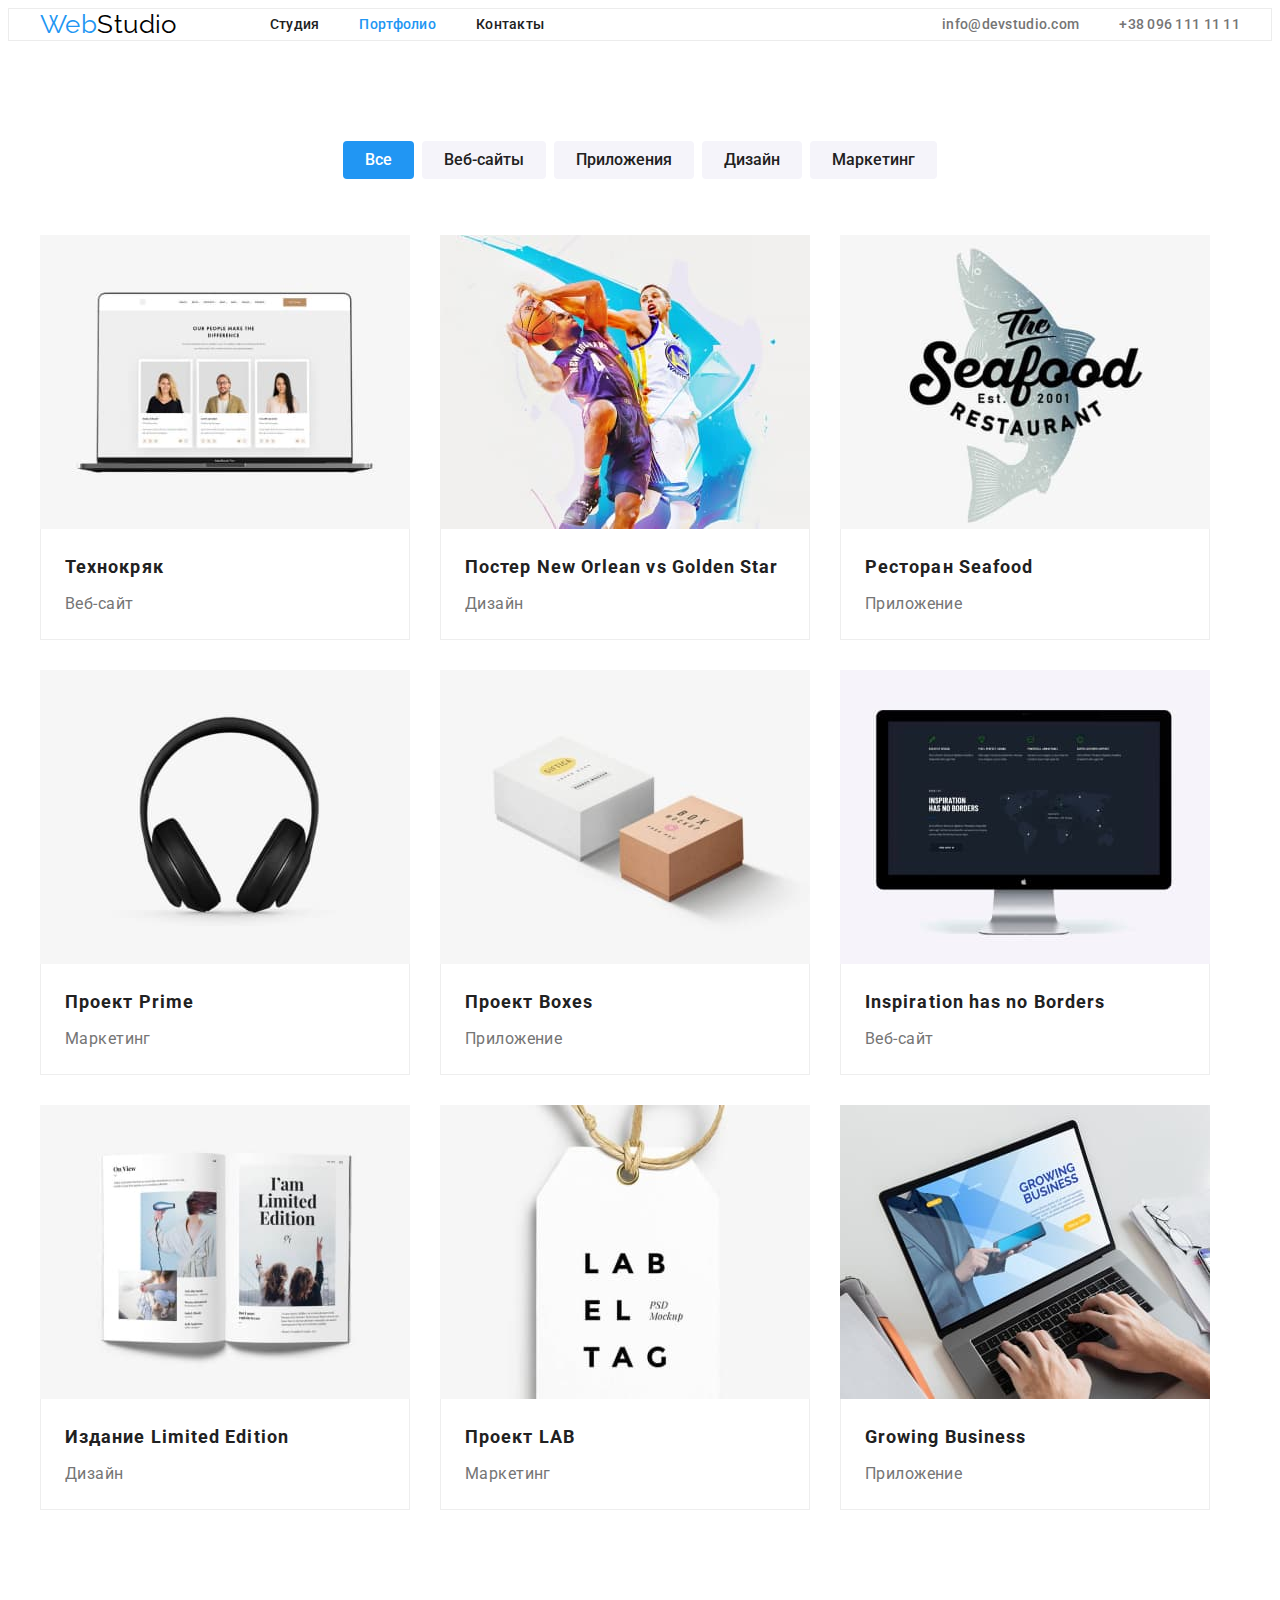
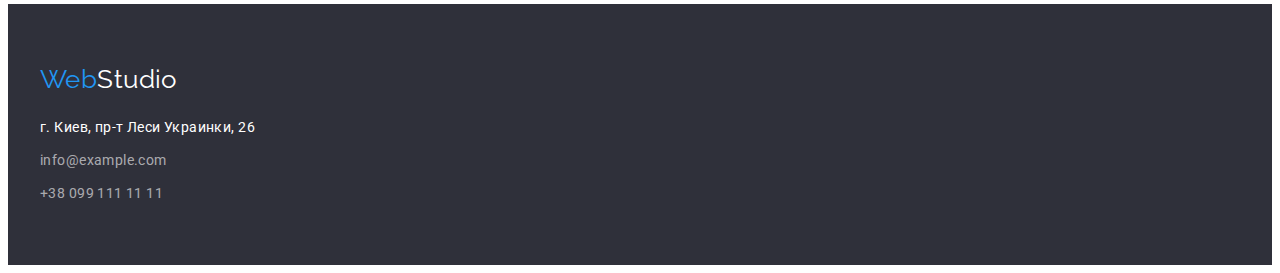
==== commit 7de5ff71: "add block model, add flexbox" ====
--- a/portfolio.html
+++ b/portfolio.html
@@ -11,38 +11,51 @@
       href="https://fonts.googleapis.com/css2?family=Raleway:wght@700&family=Roboto:wght@400;500;700;900&display=swap"
       rel="stylesheet"
     />
+    <link
+      rel="stylesheet"
+      href="https://cdnjs.cloudflare.com/ajax/libs/modern-normalize/1.1.0/modern-normalize.min.css"
+      integrity="sha512-wpPYUAdjBVSE4KJnH1VR1HeZfpl1ub8YT/NKx4PuQ5NmX2tKuGu6U/JRp5y+Y8XG2tV+wKQpNHVUX03MfMFn9Q=="
+      crossorigin="anonymous"
+      referrerpolicy="no-referrer"
+    />
     <link rel="stylesheet" href="./css/styles.css" />
   </head>
   <body class="page">
     <!-- Header -->
     <header class="header">
-      <nav class="site-nav">
-        <a href="./index.html" class="logo">Web<span class="logo-studio">Studio</span></a>
-        <ul class="list">
-          <li><a href="./index.html" class="link">Студия</a></li>
-          <li><a href="./portfolio.html" class="link current">Портфолио</a></li>
-          <li><a href="#" class="link">Контакты</a></li>
+      <div class="container main-nav">
+        <nav class="site-nav main-nav">
+          <a href="./index.html" class="logo">Web<span class="logo-studio">Studio</span></a>
+          <ul class="list main-nav">
+            <li class="item"><a href="./index.html" class="link">Студия</a></li>
+            <li class="item"><a href="./portfolio.html" class="link current">Портфолио</a></li>
+            <li class="item"><a href="#" class="link">Контакты</a></li>
+          </ul>
+        </nav>
+        <ul class="list main-nav-contacts">
+          <li class="item">
+            <a href="mailto:info@devstudio.com" class="contacts">info@devstudio.com</a>
+          </li>
+          <li class="item"><a href="tel:+380961111111" class="contacts">+38 096 111 11 11</a></li>
         </ul>
-      </nav>
-      <ul class="list">
-        <li><a href="mailto:info@devstudio.com" class="contacts">info@devstudio.com</a></li>
-        <li><a href="tel:+380961111111" class="contacts">+38 096 111 11 11</a></li>
-      </ul>
+      </div>
     </header>
 
     <!-- Main -->
     <main>
-      <section class="portfolio-section">
+      <section class="portfolio-section container">
         <h1 class="visually-hidden">Портфолио наших работ</h1>
-        <ul class="list">
-          <li><button type="button" class="portfolio-buttons active-button">Все</button></li>
-          <li><button type="button" class="portfolio-buttons">Веб-сайты</button></li>
-          <li><button type="button" class="portfolio-buttons">Приложения</button></li>
-          <li><button type="button" class="portfolio-buttons">Дизайн</button></li>
-          <li><button type="button" class="portfolio-buttons">Маркетинг</button></li>
+        <ul class="list portfolio-nav">
+          <li class="item">
+            <button type="button" class="portfolio-buttons active-button">Все</button>
+          </li>
+          <li class="item"><button type="button" class="portfolio-buttons">Веб-сайты</button></li>
+          <li class="item"><button type="button" class="portfolio-buttons">Приложения</button></li>
+          <li class="item"><button type="button" class="portfolio-buttons">Дизайн</button></li>
+          <li class="item"><button type="button" class="portfolio-buttons">Маркетинг</button></li>
         </ul>
         <ul class="list portfolio-list">
-          <li>
+          <li class="item">
             <a href="#" class="portfolio-link">
               <img
                 src="./images/portfolio/technocrack-website.jpg"
@@ -50,11 +63,13 @@
                 width="370"
                 height="294"
               />
-              <h3 class="title">Технокряк</h3>
-              <p class="text">Веб-сайт</p>
-            </a>
-          </li>
-          <li>
+              <div class="portfolio-border">
+                <h3 class="title">Технокряк</h3>
+                <p class="text">Веб-сайт</p>
+              </div>
+            </a>
+          </li>
+          <li class="item">
             <a href="#" class="portfolio-link">
               <img
                 src="./images/portfolio/poster-new-orleans-vs-golden-star-design.jpg"
@@ -62,11 +77,13 @@
                 width="370"
                 height="294"
               />
-              <h3 class="title">Постер New Orlean vs Golden Star</h3>
-              <p class="text">Дизайн</p>
-            </a>
-          </li>
-          <li>
+              <div class="portfolio-border">
+                <h3 class="title">Постер New Orlean vs Golden Star</h3>
+                <p class="text">Дизайн</p>
+              </div>
+            </a>
+          </li>
+          <li class="item">
             <a href="#" class="portfolio-link">
               <img
                 src="./images/portfolio/restaurant-seafood-app.jpg"
@@ -74,11 +91,13 @@
                 width="370"
                 height="294"
               />
-              <h3 class="title">Ресторан Seafood</h3>
-              <p class="text">Приложение</p>
-            </a>
-          </li>
-          <li>
+              <div class="portfolio-border">
+                <h3 class="title">Ресторан Seafood</h3>
+                <p class="text">Приложение</p>
+              </div>
+            </a>
+          </li>
+          <li class="item">
             <a href="#" class="portfolio-link">
               <img
                 src="./images/portfolio/project-prime-marketing.jpg"
@@ -86,11 +105,13 @@
                 width="370"
                 height="294"
               />
-              <h3 class="title">Проект Prime</h3>
-              <p class="text">Маркетинг</p>
-            </a>
-          </li>
-          <li>
+              <div class="portfolio-border">
+                <h3 class="title">Проект Prime</h3>
+                <p class="text">Маркетинг</p>
+              </div>
+            </a>
+          </li>
+          <li class="item">
             <a href="#" class="portfolio-link">
               <img
                 src="./images/portfolio/project-boxes-app.jpg"
@@ -98,11 +119,13 @@
                 width="370"
                 height="294"
               />
-              <h3 class="title">Проект Boxes</h3>
-              <p class="text">Приложение</p>
-            </a>
-          </li>
-          <li>
+              <div class="portfolio-border">
+                <h3 class="title">Проект Boxes</h3>
+                <p class="text">Приложение</p>
+              </div>
+            </a>
+          </li>
+          <li class="item">
             <a href="#" class="portfolio-link">
               <img
                 src="./images/portfolio/inspiration-has-no-borders-website.jpg"
@@ -110,11 +133,13 @@
                 width="370"
                 height="294"
               />
-              <h3 class="title">Inspiration has no Borders</h3>
-              <p class="text">Веб-сайт</p>
-            </a>
-          </li>
-          <li>
+              <div class="portfolio-border">
+                <h3 class="title">Inspiration has no Borders</h3>
+                <p class="text">Веб-сайт</p>
+              </div>
+            </a>
+          </li>
+          <li class="item">
             <a href="#" class="portfolio-link">
               <img
                 src="./images/portfolio/limited-edition-design.jpg"
@@ -122,11 +147,13 @@
                 width="370"
                 height="294"
               />
-              <h3 class="title">Издание Limited Edition</h3>
-              <p class="text">Дизайн</p>
-            </a>
-          </li>
-          <li>
+              <div class="portfolio-border">
+                <h3 class="title">Издание Limited Edition</h3>
+                <p class="text">Дизайн</p>
+              </div>
+            </a>
+          </li>
+          <li class="item">
             <a href="#" class="portfolio-link">
               <img
                 src="./images/portfolio/project-lab-marketing.jpg"
@@ -134,11 +161,13 @@
                 width="370"
                 height="294"
               />
-              <h3 class="title">Проект LAB</h3>
-              <p class="text">Маркетинг</p>
-            </a>
-          </li>
-          <li>
+              <div class="portfolio-border">
+                <h3 class="title">Проект LAB</h3>
+                <p class="text">Маркетинг</p>
+              </div>
+            </a>
+          </li>
+          <li class="item">
             <a href="#" class="portfolio-link">
               <img
                 src="./images/portfolio/growing-business-app.jpg"
@@ -146,8 +175,10 @@
                 width="370"
                 height="294"
               />
-              <h3 class="title">Growing Business</h3>
-              <p class="text">Приложение</p>
+              <div class="portfolio-border">
+                <h3 class="title">Growing Business</h3>
+                <p class="text">Приложение</p>
+              </div>
             </a>
           </li>
         </ul>
@@ -156,22 +187,26 @@
 
     <!-- Footer -->
     <footer class="footer">
-      <a href="./index.html" class="logo">Web<span class="logo-studio">Studio</span></a>
-      <address class="address">
-        <ul class="list">
-          <li>
-            <a
-              href="https://goo.gl/maps/piqngm7oDQpEDh6u6"
-              target="_blank"
-              rel="noopener nofollow noreferrer"
-              class="office"
-              >г. Киев, пр-т Леси Украинки, 26</a
-            >
-          </li>
-          <li><a href="mailto:info@example.com" class="contacts">info@example.com</a></li>
-          <li><a href="tel:+380991111111" class="contacts">+38 099 111 11 11</a></li>
-        </ul>
-      </address>
+      <div class="container">
+        <a href="./index.html" class="logo">Web<span class="logo-studio">Studio</span></a>
+        <address class="address">
+          <ul class="list">
+            <li class="item">
+              <a
+                href="https://goo.gl/maps/piqngm7oDQpEDh6u6"
+                target="_blank"
+                rel="noopener nofollow noreferrer"
+                class="office"
+                >г. Киев, пр-т Леси Украинки, 26</a
+              >
+            </li>
+            <li class="item">
+              <a href="mailto:info@example.com" class="contacts">info@example.com</a>
+            </li>
+            <li class="item"><a href="tel:+380991111111" class="contacts">+38 099 111 11 11</a></li>
+          </ul>
+        </address>
+      </div>
     </footer>
   </body>
 </html>
--- a/css/styles.css
+++ b/css/styles.css
@@ -1,14 +1,18 @@
-/* Основной цвет бекграунда - #E5E5E5; */
-/* Дополнительный цвет бекграунда - #F5F4FA; */
-/* Цвет бекграунда героя, футера - #2F303A; */
-
-/* Дополнительный цвет бг, текста - #FFFFFF; */
+/* Основной цвет бекграунда - #e5e5e5; */
+/* Дополнительный цвет бекграунда - #f5f4fa; */
+/* Цвет бекграунда героя, футера - #2f303a; */
+
+/* Дополнительный цвет бг, текста - #ffffff; */
 /* Цвет основного текста - #757575; */
 /* Цвет текста тайтлов - #212121; */
-/* Акцент цвет текста - #2196F3; */
+/* Акцент цвет текста - #2196f3; */
 /* Цвет текста в футере № тел., e-mail - rgba(255, 255, 255, 0.6); */
 /* Лого студио текст цвет - #000000; */
-/* Цвет ховера кнопки - #188CE8; */
+/* Цвет ховера кнопки - #188ce8; */
+/* Цвет border карточек портфолио -#eeeeee; */
+/* Цвет border хедера - #ececec; */
+
+/* Обводка - outline: 2px solid tomato; */
 
 :root {
   --primary-white-color: #ffffff;
@@ -21,6 +25,8 @@
   --footer-text-color: rgba(255, 255, 255, 0.6);
   --logo-studio-text-color: #000000;
   --button-hover-color: #188ce8;
+  --border-header-color: #ececec;
+  --border-portfolio-card: #eeeeee;
 }
 
 .page {
@@ -38,7 +44,6 @@
   padding-left: 15px;
   padding-right: 15px;
   width: 1200px;
-  outline: 2px solid tomato;
 }
 
 .list {
@@ -64,6 +69,7 @@
 /* Header, footer */
 .header {
   background-color: var(--primary-white-color);
+  border: 1px solid var(--border-header-color);
 }
 
 .logo {
@@ -104,6 +110,11 @@
 
 .address {
   font-style: normal;
+  margin-top: 20px;
+}
+
+.address .item:not(:last-child) {
+  margin-bottom: 9px;
 }
 
 .footer .container {
@@ -189,7 +200,6 @@
 .hero {
   background-color: var(--hero-footer-bg-color);
   text-align: center;
-  outline: 2px solid tomato;
 }
 
 /* Button */
@@ -201,10 +211,11 @@
   color: var(--primary-white-color);
   font-family: inherit;
   font-weight: 700;
-  font-size: 30px;
+  font-size: 16px;
   line-height: 1.88;
   text-align: center;
   cursor: pointer;
+  border: 0;
 }
 
 .button:hover,
@@ -213,6 +224,18 @@
 }
 
 /* Benefits */
+.benefits p {
+  margin: 0;
+}
+
+.benefits .item:not(:last-child) {
+  margin-right: 30px;
+}
+
+.benefits {
+  display: flex;
+}
+
 .benefits-section {
   padding-top: 94px;
   padding-bottom: 94px;
@@ -233,6 +256,17 @@
 /* Working process */
 .working-section {
   padding-bottom: 94px;
+}
+
+.workflow {
+  display: flex;
+}
+
+.workflow .item:not(:last-child) {
+  margin-right: 30px;
+}
+.workflow img {
+  display: block;
 }
 
 /* Team */
@@ -242,8 +276,20 @@
   padding-bottom: 94px;
 }
 
+.employee {
+  background-color: var(--primary-white-color);
+  border-radius: 0px 0px 4px 4px;
+  box-shadow: 0px 1px 3px rgba(0, 0, 0, 0.12), 0px 1px 1px rgba(0, 0, 0, 0.14),
+    0px 2px 1px rgba(0, 0, 0, 0.2);
+}
+
+.employee:not(:last-child) {
+  margin-right: 30px;
+}
+
 .team-list .title {
   font-weight: 500;
+  margin-top: 30px;
 }
 
 .team-list .title,
@@ -253,18 +299,49 @@
   text-align: center;
 }
 
+.team-list p {
+  margin: 0 0 30px 0;
+}
+
+.team-list img {
+  display: block;
+}
+
+.team-list {
+  display: flex;
+}
+
 /* Portfolio */
+.portfolio-section {
+  padding-top: 100px;
+  padding-bottom: 94px;
+}
+
+.portfolio-nav {
+  margin-bottom: 56px;
+  justify-content: center;
+}
 
 .portfolio-list .title {
   font-size: 18px;
   line-height: 2;
   letter-spacing: 0.06em;
+  margin: 0 0 4px;
 }
 
 .portfolio-list .text {
   color: var(--primary-text-color);
   font-size: 16px;
   line-height: 1.87;
+  margin: 0;
+}
+
+.portfolio-list img {
+  display: block;
+}
+
+.portfolio-nav > .item:not(:last-child) {
+  margin-right: 8px;
 }
 
 .portfolio-buttons {
@@ -278,6 +355,26 @@
   line-height: 1.63;
   text-align: center;
   cursor: pointer;
+  border: 0;
+}
+
+.portfolio-list > .item:nth-child(3n) {
+  margin-right: 0;
+}
+
+.portfolio-list > .item:nth-last-child(-n + 3) {
+  margin-bottom: 0;
+}
+
+.portfolio-list > .item {
+  margin-right: 30px;
+  margin-bottom: 30px;
+}
+
+.portfolio-section .portfolio-nav,
+.portfolio-section .portfolio-list {
+  display: flex;
+  flex-wrap: wrap;
 }
 
 .portfolio-buttons:hover,
@@ -287,6 +384,14 @@
   color: var(--primary-white-color);
 }
 
-.employee {
-  background-color: var(--primary-white-color);
-}
+/* .portfolio-section .portfolio-list {
+  margin-left: -4px;
+  margin-right: -3px;
+} */
+
+.portfolio-border {
+  padding: 20px 24px;
+  border-right: 1px solid var(--border-portfolio-card);
+  border-bottom: 1px solid var(--border-portfolio-card);
+  border-left: 1px solid var(--border-portfolio-card);
+}
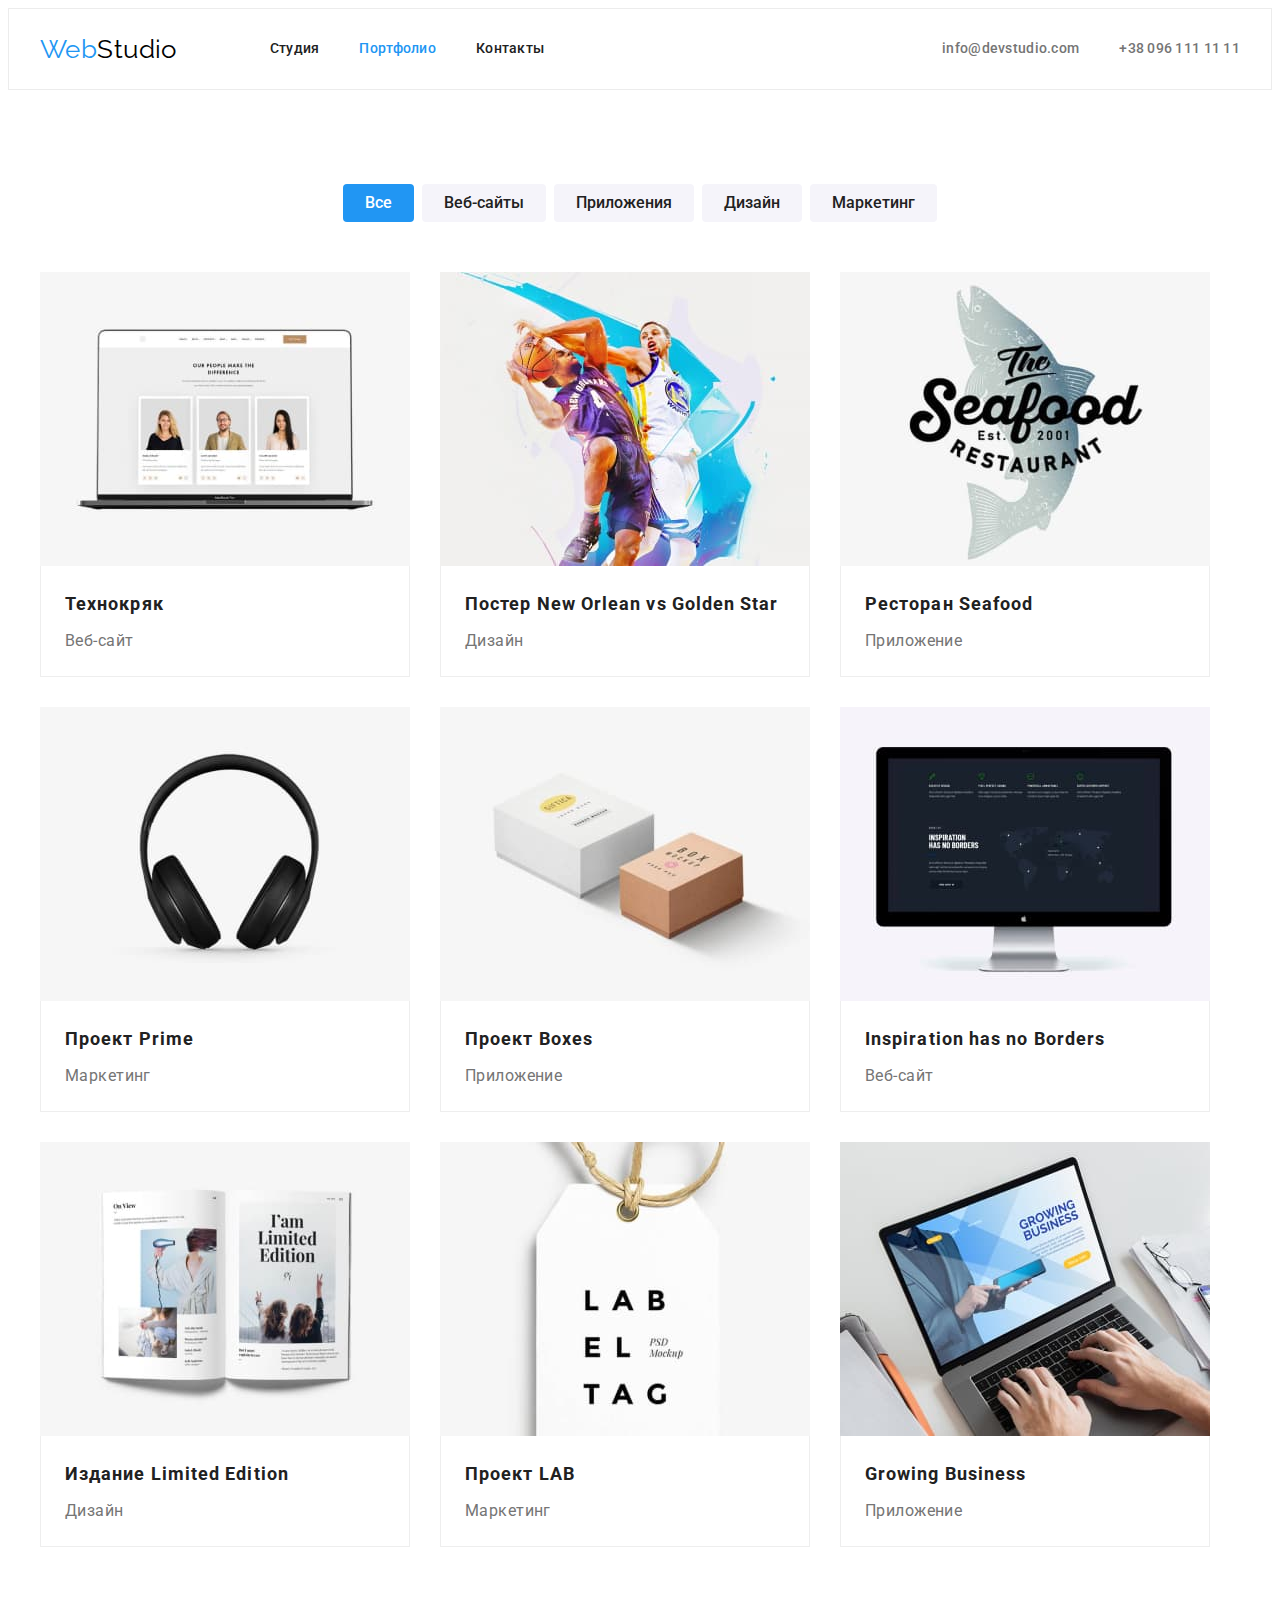
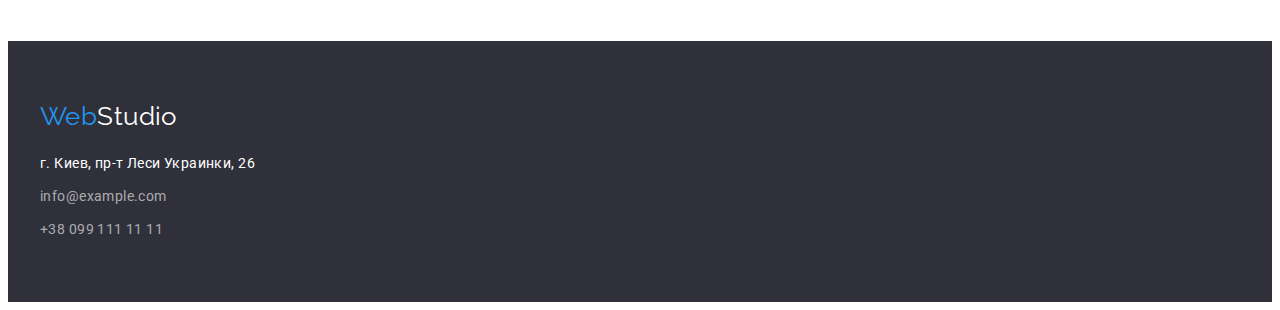
==== commit 572e8048: "fixed mistakes" ====
--- a/portfolio.html
+++ b/portfolio.html
@@ -43,145 +43,149 @@
 
     <!-- Main -->
     <main>
-      <section class="portfolio-section container">
-        <h1 class="visually-hidden">Портфолио наших работ</h1>
-        <ul class="list portfolio-nav">
-          <li class="item">
-            <button type="button" class="portfolio-buttons active-button">Все</button>
-          </li>
-          <li class="item"><button type="button" class="portfolio-buttons">Веб-сайты</button></li>
-          <li class="item"><button type="button" class="portfolio-buttons">Приложения</button></li>
-          <li class="item"><button type="button" class="portfolio-buttons">Дизайн</button></li>
-          <li class="item"><button type="button" class="portfolio-buttons">Маркетинг</button></li>
-        </ul>
-        <ul class="list portfolio-list">
-          <li class="item">
-            <a href="#" class="portfolio-link">
-              <img
-                src="./images/portfolio/technocrack-website.jpg"
-                alt="Веб-сайт Технокряк на ноутбуке"
-                width="370"
-                height="294"
-              />
-              <div class="portfolio-border">
-                <h3 class="title">Технокряк</h3>
-                <p class="text">Веб-сайт</p>
-              </div>
-            </a>
-          </li>
-          <li class="item">
-            <a href="#" class="portfolio-link">
-              <img
-                src="./images/portfolio/poster-new-orleans-vs-golden-star-design.jpg"
-                alt="Постер играют два баскетболиста"
-                width="370"
-                height="294"
-              />
-              <div class="portfolio-border">
-                <h3 class="title">Постер New Orlean vs Golden Star</h3>
-                <p class="text">Дизайн</p>
-              </div>
-            </a>
-          </li>
-          <li class="item">
-            <a href="#" class="portfolio-link">
-              <img
-                src="./images/portfolio/restaurant-seafood-app.jpg"
-                alt="Логотип ресторана Seafood с большой рыбой"
-                width="370"
-                height="294"
-              />
-              <div class="portfolio-border">
-                <h3 class="title">Ресторан Seafood</h3>
-                <p class="text">Приложение</p>
-              </div>
-            </a>
-          </li>
-          <li class="item">
-            <a href="#" class="portfolio-link">
-              <img
-                src="./images/portfolio/project-prime-marketing.jpg"
-                alt="Большие наушники"
-                width="370"
-                height="294"
-              />
-              <div class="portfolio-border">
-                <h3 class="title">Проект Prime</h3>
-                <p class="text">Маркетинг</p>
-              </div>
-            </a>
-          </li>
-          <li class="item">
-            <a href="#" class="portfolio-link">
-              <img
-                src="./images/portfolio/project-boxes-app.jpg"
-                alt="Две коробки"
-                width="370"
-                height="294"
-              />
-              <div class="portfolio-border">
-                <h3 class="title">Проект Boxes</h3>
-                <p class="text">Приложение</p>
-              </div>
-            </a>
-          </li>
-          <li class="item">
-            <a href="#" class="portfolio-link">
-              <img
-                src="./images/portfolio/inspiration-has-no-borders-website.jpg"
-                alt="Веб-сайт Inspiration has no Borders на мониторе"
-                width="370"
-                height="294"
-              />
-              <div class="portfolio-border">
-                <h3 class="title">Inspiration has no Borders</h3>
-                <p class="text">Веб-сайт</p>
-              </div>
-            </a>
-          </li>
-          <li class="item">
-            <a href="#" class="portfolio-link">
-              <img
-                src="./images/portfolio/limited-edition-design.jpg"
-                alt="Открытая книга издания Limited Edition"
-                width="370"
-                height="294"
-              />
-              <div class="portfolio-border">
-                <h3 class="title">Издание Limited Edition</h3>
-                <p class="text">Дизайн</p>
-              </div>
-            </a>
-          </li>
-          <li class="item">
-            <a href="#" class="portfolio-link">
-              <img
-                src="./images/portfolio/project-lab-marketing.jpg"
-                alt="Логотип проект LAB бирка"
-                width="370"
-                height="294"
-              />
-              <div class="portfolio-border">
-                <h3 class="title">Проект LAB</h3>
-                <p class="text">Маркетинг</p>
-              </div>
-            </a>
-          </li>
-          <li class="item">
-            <a href="#" class="portfolio-link">
-              <img
-                src="./images/portfolio/growing-business-app.jpg"
-                alt="Приложение Growing Business на ноутбуке"
-                width="370"
-                height="294"
-              />
-              <div class="portfolio-border">
-                <h3 class="title">Growing Business</h3>
-                <p class="text">Приложение</p>
-              </div>
-            </a>
-          </li>
-        </ul>
+      <section class="section">
+        <div class="container">
+          <h1 class="visually-hidden">Портфолио наших работ</h1>
+          <ul class="list portfolio-nav">
+            <li class="item">
+              <button type="button" class="portfolio-buttons active-button">Все</button>
+            </li>
+            <li class="item"><button type="button" class="portfolio-buttons">Веб-сайты</button></li>
+            <li class="item">
+              <button type="button" class="portfolio-buttons">Приложения</button>
+            </li>
+            <li class="item"><button type="button" class="portfolio-buttons">Дизайн</button></li>
+            <li class="item"><button type="button" class="portfolio-buttons">Маркетинг</button></li>
+          </ul>
+          <ul class="list portfolio-list">
+            <li class="item">
+              <a href="#" class="link">
+                <img
+                  src="./images/portfolio/technocrack-website.jpg"
+                  alt="Веб-сайт Технокряк на ноутбуке"
+                  width="370"
+                  height="294"
+                />
+                <div class="portfolio-border">
+                  <h3 class="title">Технокряк</h3>
+                  <p class="text">Веб-сайт</p>
+                </div>
+              </a>
+            </li>
+            <li class="item">
+              <a href="#" class="link">
+                <img
+                  src="./images/portfolio/poster-new-orleans-vs-golden-star-design.jpg"
+                  alt="Постер играют два баскетболиста"
+                  width="370"
+                  height="294"
+                />
+                <div class="portfolio-border">
+                  <h3 class="title">Постер New Orlean vs Golden Star</h3>
+                  <p class="text">Дизайн</p>
+                </div>
+              </a>
+            </li>
+            <li class="item">
+              <a href="#" class="link">
+                <img
+                  src="./images/portfolio/restaurant-seafood-app.jpg"
+                  alt="Логотип ресторана Seafood с большой рыбой"
+                  width="370"
+                  height="294"
+                />
+                <div class="portfolio-border">
+                  <h3 class="title">Ресторан Seafood</h3>
+                  <p class="text">Приложение</p>
+                </div>
+              </a>
+            </li>
+            <li class="item">
+              <a href="#" class="link">
+                <img
+                  src="./images/portfolio/project-prime-marketing.jpg"
+                  alt="Большие наушники"
+                  width="370"
+                  height="294"
+                />
+                <div class="portfolio-border">
+                  <h3 class="title">Проект Prime</h3>
+                  <p class="text">Маркетинг</p>
+                </div>
+              </a>
+            </li>
+            <li class="item">
+              <a href="#" class="link">
+                <img
+                  src="./images/portfolio/project-boxes-app.jpg"
+                  alt="Две коробки"
+                  width="370"
+                  height="294"
+                />
+                <div class="portfolio-border">
+                  <h3 class="title">Проект Boxes</h3>
+                  <p class="text">Приложение</p>
+                </div>
+              </a>
+            </li>
+            <li class="item">
+              <a href="#" class="link">
+                <img
+                  src="./images/portfolio/inspiration-has-no-borders-website.jpg"
+                  alt="Веб-сайт Inspiration has no Borders на мониторе"
+                  width="370"
+                  height="294"
+                />
+                <div class="portfolio-border">
+                  <h3 class="title">Inspiration has no Borders</h3>
+                  <p class="text">Веб-сайт</p>
+                </div>
+              </a>
+            </li>
+            <li class="item">
+              <a href="#" class="link">
+                <img
+                  src="./images/portfolio/limited-edition-design.jpg"
+                  alt="Открытая книга издания Limited Edition"
+                  width="370"
+                  height="294"
+                />
+                <div class="portfolio-border">
+                  <h3 class="title">Издание Limited Edition</h3>
+                  <p class="text">Дизайн</p>
+                </div>
+              </a>
+            </li>
+            <li class="item">
+              <a href="#" class="link">
+                <img
+                  src="./images/portfolio/project-lab-marketing.jpg"
+                  alt="Логотип проект LAB бирка"
+                  width="370"
+                  height="294"
+                />
+                <div class="portfolio-border">
+                  <h3 class="title">Проект LAB</h3>
+                  <p class="text">Маркетинг</p>
+                </div>
+              </a>
+            </li>
+            <li class="item">
+              <a href="#" class="link">
+                <img
+                  src="./images/portfolio/growing-business-app.jpg"
+                  alt="Приложение Growing Business на ноутбуке"
+                  width="370"
+                  height="294"
+                />
+                <div class="portfolio-border">
+                  <h3 class="title">Growing Business</h3>
+                  <p class="text">Приложение</p>
+                </div>
+              </a>
+            </li>
+          </ul>
+        </div>
       </section>
     </main>
 
--- a/css/styles.css
+++ b/css/styles.css
@@ -29,6 +29,8 @@
   --border-portfolio-card: #eeeeee;
 }
 
+/* Base */
+
 .page {
   background-color: var(--primary-white-color);
   color: var(--primary-text-color);
@@ -38,6 +40,11 @@
   letter-spacing: 0.03em;
 }
 
+.section {
+  padding-top: 94px;
+  padding-bottom: 94px;
+}
+
 .container {
   margin-left: auto;
   margin-right: auto;
@@ -46,10 +53,29 @@
   width: 1200px;
 }
 
+.section-title {
+  margin-top: 0;
+  margin-bottom: 50px;
+  color: var(--title-text-color);
+  font-size: 36px;
+  line-height: 1.17;
+  text-align: center;
+}
+
+.title {
+  margin-top: 0;
+  margin-bottom: 10px;
+  color: var(--title-text-color);
+}
+
 .list {
   list-style: none;
   padding: 0;
   margin: 0;
+}
+
+.link {
+  text-decoration: none;
 }
 
 .visually-hidden {
@@ -66,12 +92,6 @@
   overflow: hidden;
 }
 
-/* Header, footer */
-.header {
-  background-color: var(--primary-white-color);
-  border: 1px solid var(--border-header-color);
-}
-
 .logo {
   color: var(--accent-color);
   font-family: 'Raleway', sans-serif;
@@ -80,6 +100,15 @@
   text-decoration: none;
 }
 
+/* Header */
+.header {
+  border: 1px solid var(--border-header-color);
+}
+
+.header .logo {
+  margin-right: 93px;
+}
+
 .header .logo-studio {
   color: var(--logo-studio-text-color);
 }
@@ -90,12 +119,18 @@
   line-height: 1.14;
   text-decoration: none;
   letter-spacing: 0.02em;
-}
-
-/* Footer (color при ховере перезапись) */
-.footer .contacts {
-  color: var(--footer-text-color);
-  text-decoration: none;
+  padding: 32px 0;
+}
+
+/* Footer */
+.footer {
+  background-color: var(--hero-footer-bg-color);
+  padding: 60px 0;
+}
+
+.footer .logo {
+  display: inline-block;
+  margin-bottom: 20px;
 }
 
 .footer .logo-studio,
@@ -103,27 +138,21 @@
   color: var(--primary-white-color);
 }
 
-.portfolio-link,
-.office {
-  text-decoration: none;
-}
-
 .address {
   font-style: normal;
-  margin-top: 20px;
 }
 
 .address .item:not(:last-child) {
   margin-bottom: 9px;
 }
 
-.footer .container {
-  padding-top: 60px;
-  padding-bottom: 60px;
-}
-
-.footer {
-  background-color: var(--hero-footer-bg-color);
+.office {
+  text-decoration: none;
+}
+
+.footer .contacts {
+  color: var(--footer-text-color);
+  text-decoration: none;
 }
 
 /* Site-nav */
@@ -133,16 +162,21 @@
   align-items: center;
 }
 
-.site-nav .main-nav {
-  margin-left: 93px;
+.site-nav {
+  margin-right: auto;
 }
 
 .main-nav .item:not(:last-child) {
   margin-right: 40px;
 }
 
-.main-nav-contacts {
-  margin-left: auto;
+.site-nav .link {
+  color: var(--title-text-color);
+  font-weight: 500;
+  line-height: 1.14;
+  letter-spacing: 0.02em;
+  display: block;
+  padding: 32px 0;
 }
 
 .site-nav .link:hover,
@@ -153,56 +187,23 @@
   color: var(--accent-color);
 }
 
-.link {
-  /* display: block;
-  padding-top: 32px;
-  padding-bottom: 32px;*/
-
-  color: var(--title-text-color);
-  font-weight: 500;
-  line-height: 1.14;
-  text-decoration: none;
-  letter-spacing: 0.02em;
-}
-
-/* section */
-
-/* 
-
-.benefits-section,
-.working-section,
-.portfolio-section {
-    background-color: var(--section-bg-color);
-}
-
-*/
-
-.section-title {
-  margin-top: 0;
-  margin-bottom: 50px;
-  color: var(--title-text-color);
-  font-size: 36px;
-  line-height: 1.17;
-  text-align: center;
-}
-
 /* Hero section */
+.hero {
+  background-color: var(--hero-footer-bg-color);
+  text-align: center;
+  padding: 200px 0;
+}
+
 .hero-title {
-  margin-top: 0;
-  margin-bottom: 30px;
   color: var(--primary-white-color);
   font-weight: 900;
   font-size: 44px;
   line-height: 1.36;
   text-transform: uppercase;
-}
-
-.hero {
-  background-color: var(--hero-footer-bg-color);
-  text-align: center;
-}
-
-/* Button */
+  width: 696px;
+  margin: 0 auto 30px;
+}
+
 .button {
   border-radius: 4px;
   padding: 10px 32px;
@@ -223,28 +224,9 @@
   background-color: var(--button-hover-color);
 }
 
-/* Benefits */
-.benefits p {
-  margin: 0;
-}
-
-.benefits .item:not(:last-child) {
-  margin-right: 30px;
-}
-
+/* Benefits section*/
 .benefits {
   display: flex;
-}
-
-.benefits-section {
-  padding-top: 94px;
-  padding-bottom: 94px;
-}
-
-.title {
-  margin-top: 0;
-  margin-bottom: 10px;
-  color: var(--title-text-color);
 }
 
 .benefits .title {
@@ -253,27 +235,43 @@
   text-transform: uppercase;
 }
 
-/* Working process */
+.benefits p {
+  margin: 0;
+}
+
+.benefits .item {
+  width: 270px;
+}
+
+.benefits .item:not(:last-child) {
+  margin-right: 30px;
+}
+
+/* Working process section*/
 .working-section {
+  padding-top: 0;
   padding-bottom: 94px;
 }
 
 .workflow {
   display: flex;
+}
+
+.workflow img {
+  display: block;
 }
 
 .workflow .item:not(:last-child) {
   margin-right: 30px;
 }
-.workflow img {
-  display: block;
-}
-
-/* Team */
+
+/* Team section */
 .team-section {
   background-color: var(--secondary-bg-color);
-  padding-top: 94px;
-  padding-bottom: 94px;
+}
+
+.team-list {
+  display: flex;
 }
 
 .employee {
@@ -287,9 +285,12 @@
   margin-right: 30px;
 }
 
+.employee-component {
+  padding: 30px 0 30px;
+}
+
 .team-list .title {
   font-weight: 500;
-  margin-top: 30px;
 }
 
 .team-list .title,
@@ -299,49 +300,18 @@
   text-align: center;
 }
 
-.team-list p {
-  margin: 0 0 30px 0;
-}
-
 .team-list img {
   display: block;
 }
 
-.team-list {
-  display: flex;
-}
-
-/* Portfolio */
-.portfolio-section {
-  padding-top: 100px;
-  padding-bottom: 94px;
-}
-
+.team-list p {
+  margin: 0;
+}
+
+/* Portfolio page*/
 .portfolio-nav {
-  margin-bottom: 56px;
+  margin-bottom: 50px;
   justify-content: center;
-}
-
-.portfolio-list .title {
-  font-size: 18px;
-  line-height: 2;
-  letter-spacing: 0.06em;
-  margin: 0 0 4px;
-}
-
-.portfolio-list .text {
-  color: var(--primary-text-color);
-  font-size: 16px;
-  line-height: 1.87;
-  margin: 0;
-}
-
-.portfolio-list img {
-  display: block;
-}
-
-.portfolio-nav > .item:not(:last-child) {
-  margin-right: 8px;
 }
 
 .portfolio-buttons {
@@ -358,25 +328,6 @@
   border: 0;
 }
 
-.portfolio-list > .item:nth-child(3n) {
-  margin-right: 0;
-}
-
-.portfolio-list > .item:nth-last-child(-n + 3) {
-  margin-bottom: 0;
-}
-
-.portfolio-list > .item {
-  margin-right: 30px;
-  margin-bottom: 30px;
-}
-
-.portfolio-section .portfolio-nav,
-.portfolio-section .portfolio-list {
-  display: flex;
-  flex-wrap: wrap;
-}
-
 .portfolio-buttons:hover,
 .portfolio-buttons:focus,
 .active-button {
@@ -384,10 +335,28 @@
   color: var(--primary-white-color);
 }
 
-/* .portfolio-section .portfolio-list {
-  margin-left: -4px;
-  margin-right: -3px;
-} */
+.portfolio-nav,
+.portfolio-list {
+  display: flex;
+  flex-wrap: wrap;
+}
+
+.portfolio-nav > .item:not(:last-child) {
+  margin-right: 8px;
+}
+
+.portfolio-list > .item:nth-child(3n) {
+  margin-right: 0;
+}
+
+.portfolio-list > .item:nth-last-child(-n + 3) {
+  margin-bottom: 0;
+}
+
+.portfolio-list > .item {
+  margin-right: 30px;
+  margin-bottom: 30px;
+}
 
 .portfolio-border {
   padding: 20px 24px;
@@ -395,3 +364,21 @@
   border-bottom: 1px solid var(--border-portfolio-card);
   border-left: 1px solid var(--border-portfolio-card);
 }
+
+.portfolio-list img {
+  display: block;
+}
+
+.portfolio-list .title {
+  font-size: 18px;
+  line-height: 2;
+  letter-spacing: 0.06em;
+  margin: 0 0 4px;
+}
+
+.portfolio-list .text {
+  color: var(--primary-text-color);
+  font-size: 16px;
+  line-height: 1.87;
+  margin: 0;
+}
